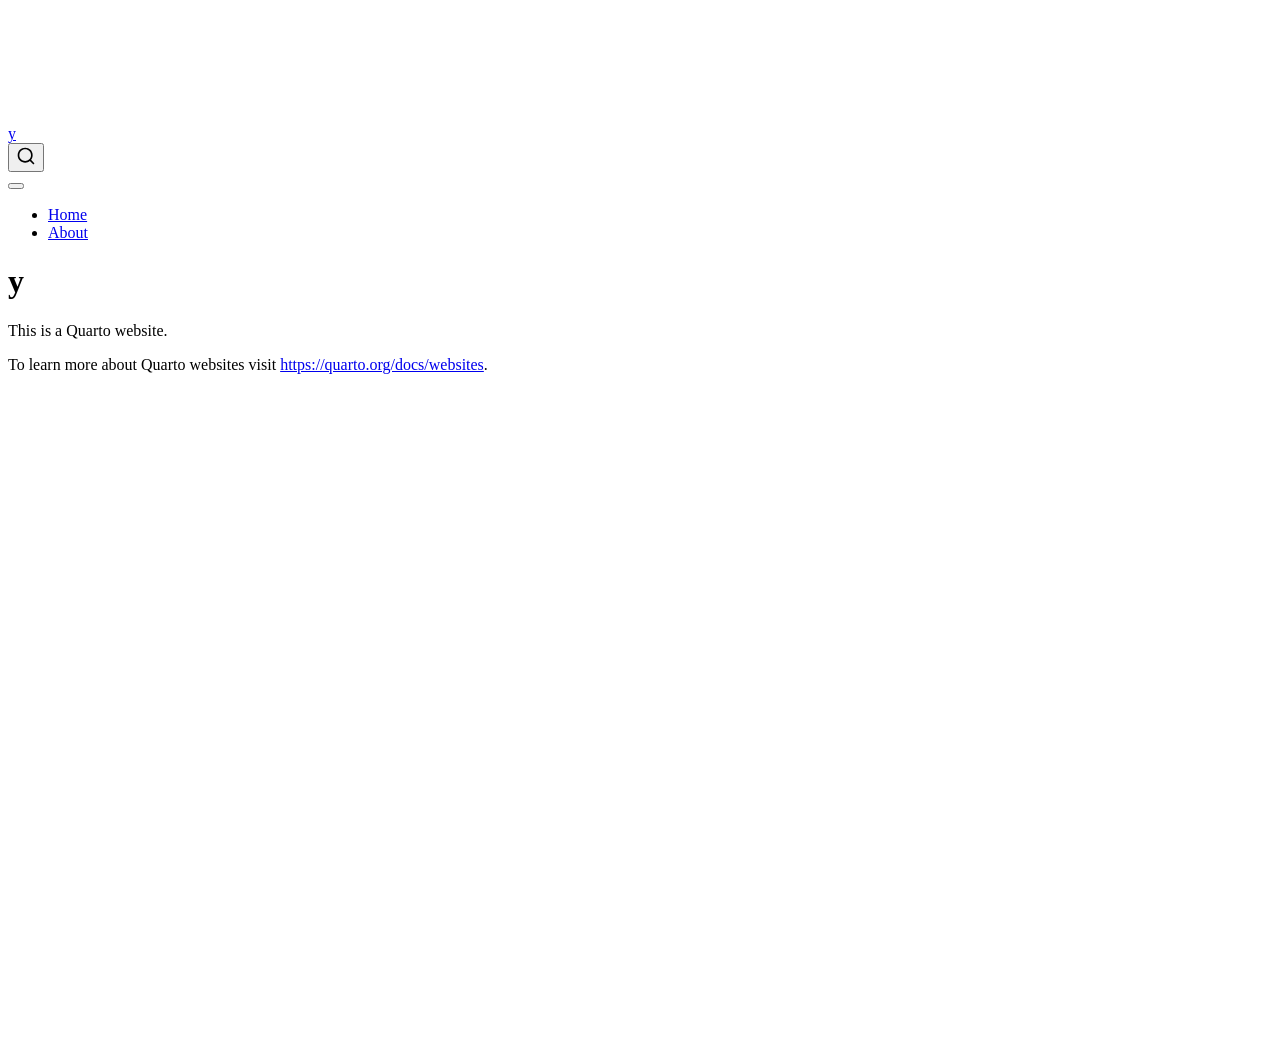
==== index.html @ e0665a71 "Built site for gh-pages" ====
<!DOCTYPE html>
<html xmlns="http://www.w3.org/1999/xhtml" lang="en" xml:lang="en"><head>

<meta charset="utf-8">
<meta name="generator" content="quarto-1.10.18">

<meta name="viewport" content="width=device-width, initial-scale=1.0, user-scalable=yes">


<title>y</title>
<style>
/* Default styles provided by pandoc.
** See https://pandoc.org/MANUAL.html#variables-for-html for config info.
*/
span.smallcaps{font-variant: small-caps;}
div.columns{display: flex; gap: 1.5em;}
div.column{flex: auto;}
@media screen {
div.columns{gap: min(4vw, 1.5em);}
div.column{overflow-x: auto;}
}
div.hanging-indent{margin-left: 1.5em; text-indent: -1.5em;}
ul.task-list{list-style: none;}
ul.task-list li input[type="checkbox"] {
  width: 0.8em;
  margin: 0 0.8em 0.2em -1em; /* quarto-specific, see https://github.com/quarto-dev/quarto-cli/issues/4556 */ 
  vertical-align: middle;
}
</style>


<script src="site_libs/quarto-nav/quarto-nav.js"></script>
<script src="site_libs/quarto-nav/headroom.min.js"></script>
<script src="site_libs/clipboard/clipboard.min.js"></script>
<script src="site_libs/quarto-search/autocomplete.umd.js"></script>
<script src="site_libs/quarto-search/fuse.min.js"></script>
<script src="site_libs/quarto-search/quarto-search.js"></script>
<meta name="quarto:offset" content="./">
<script src="site_libs/quarto-html/quarto.js" type="module"></script>
<script src="site_libs/quarto-html/tabsets/tabsets.js" type="module"></script>
<script src="site_libs/quarto-html/popper.min.js"></script>
<script src="site_libs/quarto-html/tippy.umd.min.js"></script>
<script src="site_libs/quarto-html/anchor.min.js"></script>
<link href="site_libs/quarto-html/tippy.css" rel="stylesheet">
<link href="site_libs/quarto-html/quarto-syntax-highlighting-64a204ab8560d761af7679ceaba22944.css" rel="stylesheet" id="quarto-text-highlighting-styles">
<script src="site_libs/bootstrap/bootstrap.min.js"></script>
<link href="site_libs/bootstrap/bootstrap-icons.css" rel="stylesheet">
<link href="site_libs/bootstrap/bootstrap-5453c8eb392fbb9e83e403fa6f01b86a.min.css" rel="stylesheet" append-hash="true" id="quarto-bootstrap" data-mode="light">
<script id="quarto-search-options" type="application/json">{
  "location": "navbar",
  "copy-button": false,
  "collapse-after": 3,
  "panel-placement": "end",
  "type": "overlay",
  "limit": 50,
  "keyboard-shortcut": [
    "f",
    "/",
    "s"
  ],
  "show-item-context": false,
  "language": {
    "search-no-results-text": "No results",
    "search-matching-documents-text": "matching documents",
    "search-copy-link-title": "Copy link to search",
    "search-hide-matches-text": "Hide additional matches",
    "search-more-match-text": "more match in this document",
    "search-more-matches-text": "more matches in this document",
    "search-clear-button-title": "Clear",
    "search-text-placeholder": "",
    "search-detached-cancel-button-title": "Cancel",
    "search-submit-button-title": "Submit",
    "search-label": "Search"
  }
}</script>


<link rel="stylesheet" href="styles.css">
</head>

<body class="nav-fixed quarto-light">

<div id="quarto-search-results"></div>
  <header id="quarto-header" class="headroom fixed-top">
    <nav class="navbar navbar-expand-lg " data-bs-theme="dark">
      <div class="navbar-container container-fluid">
      <div class="navbar-brand-container mx-auto">
    <a class="navbar-brand" href="./index.html">
    <span class="navbar-title">y</span>
    </a>
  </div>
            <div id="quarto-search" class="" title="Search"></div>
          <button class="navbar-toggler" type="button" data-bs-toggle="collapse" data-bs-target="#navbarCollapse" aria-controls="navbarCollapse" role="menu" aria-expanded="false" aria-label="Toggle navigation" onclick="if (window.quartoToggleHeadroom) { window.quartoToggleHeadroom(); }">
  <span class="navbar-toggler-icon"></span>
</button>
          <div class="collapse navbar-collapse" id="navbarCollapse">
            <ul class="navbar-nav navbar-nav-scroll me-auto">
  <li class="nav-item">
    <a class="nav-link active" href="./index.html" aria-current="page"> 
<span class="menu-text">Home</span></a>
  </li>  
  <li class="nav-item">
    <a class="nav-link" href="./about.html"> 
<span class="menu-text">About</span></a>
  </li>  
</ul>
          </div> <!-- /navcollapse -->
            <div class="quarto-navbar-tools">
</div>
      </div> <!-- /container-fluid -->
    </nav>
</header>
<!-- content -->
<div id="quarto-content" class="quarto-container page-columns page-rows-contents page-layout-article page-navbar">
<!-- sidebar -->
<!-- margin-sidebar -->
    <div id="quarto-margin-sidebar" class="sidebar margin-sidebar zindex-bottom">
        
    </div>
<!-- main -->
<main class="content" id="quarto-document-content">

<header id="title-block-header" class="quarto-title-block default">
<div class="quarto-title">
<h1 class="title">y</h1>
</div>



<div class="quarto-title-meta">

    
  
    
  </div>
  


</header>


<p>This is a Quarto website.</p>
<p>To learn more about Quarto websites visit <a href="https://quarto.org/docs/websites" class="uri">https://quarto.org/docs/websites</a>.</p>



</main> <!-- /main -->
<script id="quarto-html-after-body" type="application/javascript">
  window.document.addEventListener("DOMContentLoaded", function (event) {
    const icon = "";
    const anchorJS = new window.AnchorJS();
    anchorJS.options = {
      placement: 'right',
      icon: icon
    };
    anchorJS.add('.anchored');
    const isCodeAnnotation = (el) => {
      for (const clz of el.classList) {
        if (clz.startsWith('code-annotation-')) {                     
          return true;
        }
      }
      return false;
    }
    const onCopySuccess = function(e) {
      // button target
      const button = e.trigger;
      // don't keep focus
      button.blur();
      // flash "checked"
      button.classList.add('code-copy-button-checked');
      var currentTitle = button.getAttribute("title");
      button.setAttribute("title", "Copied!");
      let tooltip;
      if (window.bootstrap) {
        button.setAttribute("data-bs-toggle", "tooltip");
        button.setAttribute("data-bs-placement", "left");
        button.setAttribute("data-bs-title", "Copied!");
        tooltip = new bootstrap.Tooltip(button, 
          { trigger: "manual", 
            customClass: "code-copy-button-tooltip",
            offset: [0, -8]});
        tooltip.show();    
      }
      setTimeout(function() {
        if (tooltip) {
          tooltip.hide();
          button.removeAttribute("data-bs-title");
          button.removeAttribute("data-bs-toggle");
          button.removeAttribute("data-bs-placement");
        }
        button.setAttribute("title", currentTitle);
        button.classList.remove('code-copy-button-checked');
      }, 1000);
      // clear code selection
      e.clearSelection();
    }
    const getTextToCopy = function(trigger) {
      const outerScaffold = trigger.parentElement.cloneNode(true);
      const codeEl = outerScaffold.querySelector('code');
      for (const childEl of codeEl.children) {
        if (isCodeAnnotation(childEl)) {
          childEl.remove();
        }
      }
      return codeEl.innerText;
    }
    const clipboard = new window.ClipboardJS('.code-copy-button:not([data-in-quarto-modal])', {
      text: getTextToCopy
    });
    clipboard.on('success', onCopySuccess);
    if (window.document.getElementById('quarto-embedded-source-code-modal')) {
      const clipboardModal = new window.ClipboardJS('.code-copy-button[data-in-quarto-modal]', {
        text: getTextToCopy,
        container: window.document.getElementById('quarto-embedded-source-code-modal')
      });
      clipboardModal.on('success', onCopySuccess);
    }
      var localhostRegex = new RegExp(/^(?:http|https):\/\/localhost\:?[0-9]*\//);
      var mailtoRegex = new RegExp(/^mailto:/);
        var filterRegex = new RegExp('/' + window.location.host + '/');
      var isInternal = (href) => {
          return filterRegex.test(href) || localhostRegex.test(href) || mailtoRegex.test(href);
      }
      // Inspect non-navigation links and adorn them if external
     var links = window.document.querySelectorAll('a[href]:not(.nav-link):not(.navbar-brand):not(.toc-action):not(.sidebar-link):not(.sidebar-item-toggle):not(.pagination-link):not(.no-external):not([aria-hidden]):not(.dropdown-item):not(.quarto-navigation-tool):not(.about-link)');
      for (var i=0; i<links.length; i++) {
        const link = links[i];
        if (!isInternal(link.href)) {
          // undo the damage that might have been done by quarto-nav.js in the case of
          // links that we want to consider external
          if (link.dataset.originalHref !== undefined) {
            link.href = link.dataset.originalHref;
          }
        }
      }
    function tippyHover(el, contentFn, onTriggerFn, onUntriggerFn) {
      const config = {
        allowHTML: true,
        maxWidth: 500,
        delay: 100,
        arrow: false,
        appendTo: function(el) {
            return el.parentElement;
        },
        interactive: true,
        interactiveBorder: 10,
        theme: 'quarto',
        placement: 'bottom-start',
      };
      if (contentFn) {
        config.content = contentFn;
      }
      if (onTriggerFn) {
        config.onTrigger = onTriggerFn;
      }
      if (onUntriggerFn) {
        config.onUntrigger = onUntriggerFn;
      }
      window.tippy(el, config); 
    }
    const noterefs = window.document.querySelectorAll('a[role="doc-noteref"]');
    for (var i=0; i<noterefs.length; i++) {
      const ref = noterefs[i];
      tippyHover(ref, function() {
        // use id or data attribute instead here
        let href = ref.getAttribute('data-footnote-href') || ref.getAttribute('href');
        try { href = new URL(href).hash; } catch {}
        const id = href.replace(/^#\/?/, "");
        const note = window.document.getElementById(id);
        if (note) {
          return note.innerHTML;
        } else {
          return "";
        }
      });
    }
    const xrefs = window.document.querySelectorAll('a.quarto-xref');
    const processXRef = (id, note) => {
      // Strip column container classes
      const stripColumnClz = (el) => {
        el.classList.remove("page-full", "page-columns");
        if (el.children) {
          for (const child of el.children) {
            stripColumnClz(child);
          }
        }
      }
      stripColumnClz(note)
      if (id === null || id.startsWith('sec-')) {
        // Special case sections, only their first couple elements
        const container = document.createElement("div");
        if (note.children && note.children.length > 2) {
          container.appendChild(note.children[0].cloneNode(true));
          for (let i = 1; i < note.children.length; i++) {
            const child = note.children[i];
            if (child.tagName === "P" && child.innerText === "") {
              continue;
            } else {
              container.appendChild(child.cloneNode(true));
              break;
            }
          }
          if (window.Quarto?.typesetMath) {
            window.Quarto.typesetMath(container);
          }
          return container.innerHTML
        } else {
          if (window.Quarto?.typesetMath) {
            window.Quarto.typesetMath(note);
          }
          return note.innerHTML;
        }
      } else {
        // Remove any anchor links if they are present
        const anchorLink = note.querySelector('a.anchorjs-link');
        if (anchorLink) {
          anchorLink.remove();
        }
        if (window.Quarto?.typesetMath) {
          window.Quarto.typesetMath(note);
        }
        if (note.classList.contains("callout")) {
          return note.outerHTML;
        } else {
          return note.innerHTML;
        }
      }
    }
    for (var i=0; i<xrefs.length; i++) {
      const xref = xrefs[i];
      tippyHover(xref, undefined, function(instance) {
        instance.disable();
        let url = xref.getAttribute('href');
        let hash = undefined; 
        if (url.startsWith('#')) {
          hash = url;
        } else {
          try { hash = new URL(url).hash; } catch {}
        }
        if (hash) {
          const id = hash.replace(/^#\/?/, "");
          const note = window.document.getElementById(id);
          if (note !== null) {
            try {
              const html = processXRef(id, note.cloneNode(true));
              instance.setContent(html);
            } finally {
              instance.enable();
              instance.show();
            }
          } else {
            // See if we can fetch this
            fetch(url.split('#')[0])
            .then(res => res.text())
            .then(html => {
              const parser = new DOMParser();
              const htmlDoc = parser.parseFromString(html, "text/html");
              const note = htmlDoc.getElementById(id);
              if (note !== null) {
                const html = processXRef(id, note);
                instance.setContent(html);
              } 
            }).finally(() => {
              instance.enable();
              instance.show();
            });
          }
        } else {
          // See if we can fetch a full url (with no hash to target)
          // This is a special case and we should probably do some content thinning / targeting
          fetch(url)
          .then(res => res.text())
          .then(html => {
            const parser = new DOMParser();
            const htmlDoc = parser.parseFromString(html, "text/html");
            const note = htmlDoc.querySelector('main.content');
            if (note !== null) {
              // This should only happen for chapter cross references
              // (since there is no id in the URL)
              // remove the first header
              if (note.children.length > 0 && note.children[0].tagName === "HEADER") {
                note.children[0].remove();
              }
              const html = processXRef(null, note);
              instance.setContent(html);
            } 
          }).finally(() => {
            instance.enable();
            instance.show();
          });
        }
      }, function(instance) {
      });
    }
        let selectedAnnoteEl;
        const selectorForAnnotation = ( cell, annotation) => {
          let cellAttr = 'data-code-cell="' + cell + '"';
          let lineAttr = 'data-code-annotation="' +  annotation + '"';
          const selector = 'span[' + cellAttr + '][' + lineAttr + ']';
          return selector;
        }
        const selectCodeLines = (annoteEl) => {
          const doc = window.document;
          const targetCell = annoteEl.getAttribute("data-target-cell");
          const targetAnnotation = annoteEl.getAttribute("data-target-annotation");
          const annoteSpan = window.document.querySelector(selectorForAnnotation(targetCell, targetAnnotation));
          const lines = annoteSpan.getAttribute("data-code-lines").split(",");
          const lineIds = lines.map((line) => {
            return targetCell + "-" + line;
          })
          let top = null;
          let height = null;
          let parent = null;
          if (lineIds.length > 0) {
              //compute the position of the single el (top and bottom and make a div)
              const el = window.document.getElementById(lineIds[0]);
              top = el.offsetTop;
              height = el.offsetHeight;
              parent = el.parentElement.parentElement;
            if (lineIds.length > 1) {
              const lastEl = window.document.getElementById(lineIds[lineIds.length - 1]);
              const bottom = lastEl.offsetTop + lastEl.offsetHeight;
              height = bottom - top;
            }
            if (top !== null && height !== null && parent !== null) {
              // cook up a div (if necessary) and position it 
              let div = window.document.getElementById("code-annotation-line-highlight");
              if (div === null) {
                div = window.document.createElement("div");
                div.setAttribute("id", "code-annotation-line-highlight");
                div.style.position = 'absolute';
                parent.appendChild(div);
              }
              div.style.top = top - 2 + "px";
              div.style.height = height + 4 + "px";
              div.style.left = 0;
              let gutterDiv = window.document.getElementById("code-annotation-line-highlight-gutter");
              if (gutterDiv === null) {
                gutterDiv = window.document.createElement("div");
                gutterDiv.setAttribute("id", "code-annotation-line-highlight-gutter");
                gutterDiv.style.position = 'absolute';
                const codeCell = window.document.getElementById(targetCell);
                const gutter = codeCell.querySelector('.code-annotation-gutter');
                gutter.appendChild(gutterDiv);
              }
              gutterDiv.style.top = top - 2 + "px";
              gutterDiv.style.height = height + 4 + "px";
            }
            selectedAnnoteEl = annoteEl;
          }
        };
        const unselectCodeLines = () => {
          const elementsIds = ["code-annotation-line-highlight", "code-annotation-line-highlight-gutter"];
          elementsIds.forEach((elId) => {
            const div = window.document.getElementById(elId);
            if (div) {
              div.remove();
            }
          });
          selectedAnnoteEl = undefined;
        };
          // Handle positioning of the toggle
      window.addEventListener(
        "resize",
        throttle(() => {
          elRect = undefined;
          if (selectedAnnoteEl) {
            selectCodeLines(selectedAnnoteEl);
          }
        }, 10)
      );
      function throttle(fn, ms) {
      let throttle = false;
      let timer;
        return (...args) => {
          if(!throttle) { // first call gets through
              fn.apply(this, args);
              throttle = true;
          } else { // all the others get throttled
              if(timer) clearTimeout(timer); // cancel #2
              timer = setTimeout(() => {
                fn.apply(this, args);
                timer = throttle = false;
              }, ms);
          }
        };
      }
        // Attach click handler to the DT
        const annoteDls = window.document.querySelectorAll('dt[data-target-cell]');
        for (const annoteDlNode of annoteDls) {
          annoteDlNode.addEventListener('click', (event) => {
            const clickedEl = event.target;
            if (clickedEl !== selectedAnnoteEl) {
              unselectCodeLines();
              const activeEl = window.document.querySelector('dt[data-target-cell].code-annotation-active');
              if (activeEl) {
                activeEl.classList.remove('code-annotation-active');
              }
              selectCodeLines(clickedEl);
              clickedEl.classList.add('code-annotation-active');
            } else {
              // Unselect the line
              unselectCodeLines();
              clickedEl.classList.remove('code-annotation-active');
            }
          });
        }
    const findCites = (el) => {
      const parentEl = el.parentElement;
      if (parentEl) {
        const cites = parentEl.dataset.cites;
        if (cites) {
          return {
            el,
            cites: cites.split(' ')
          };
        } else {
          return findCites(el.parentElement)
        }
      } else {
        return undefined;
      }
    };
    var bibliorefs = window.document.querySelectorAll('a[role="doc-biblioref"]');
    for (var i=0; i<bibliorefs.length; i++) {
      const ref = bibliorefs[i];
      const citeInfo = findCites(ref);
      if (citeInfo) {
        tippyHover(citeInfo.el, function() {
          var popup = window.document.createElement('div');
          citeInfo.cites.forEach(function(cite) {
            var citeDiv = window.document.createElement('div');
            citeDiv.classList.add('hanging-indent');
            citeDiv.classList.add('csl-entry');
            var biblioDiv = window.document.getElementById('ref-' + cite);
            if (biblioDiv) {
              citeDiv.innerHTML = biblioDiv.innerHTML;
            }
            popup.appendChild(citeDiv);
          });
          return popup.innerHTML;
        });
      }
    }
  });
  </script>
</div> <!-- /content -->




</body></html>
---- site_libs/quarto-html/tippy.css ----
.tippy-box[data-animation=fade][data-state=hidden]{opacity:0}[data-tippy-root]{max-width:calc(100vw - 10px)}.tippy-box{position:relative;background-color:#333;color:#fff;border-radius:4px;font-size:14px;line-height:1.4;white-space:normal;outline:0;transition-property:transform,visibility,opacity}.tippy-box[data-placement^=top]>.tippy-arrow{bottom:0}.tippy-box[data-placement^=top]>.tippy-arrow:before{bottom:-7px;left:0;border-width:8px 8px 0;border-top-color:initial;transform-origin:center top}.tippy-box[data-placement^=bottom]>.tippy-arrow{top:0}.tippy-box[data-placement^=bottom]>.tippy-arrow:before{top:-7px;left:0;border-width:0 8px 8px;border-bottom-color:initial;transform-origin:center bottom}.tippy-box[data-placement^=left]>.tippy-arrow{right:0}.tippy-box[data-placement^=left]>.tippy-arrow:before{border-width:8px 0 8px 8px;border-left-color:initial;right:-7px;transform-origin:center left}.tippy-box[data-placement^=right]>.tippy-arrow{left:0}.tippy-box[data-placement^=right]>.tippy-arrow:before{left:-7px;border-width:8px 8px 8px 0;border-right-color:initial;transform-origin:center right}.tippy-box[data-inertia][data-state=visible]{transition-timing-function:cubic-bezier(.54,1.5,.38,1.11)}.tippy-arrow{width:16px;height:16px;color:#333}.tippy-arrow:before{content:"";position:absolute;border-color:transparent;border-style:solid}.tippy-content{position:relative;padding:5px 9px;z-index:1}
---- site_libs/quarto-html/quarto-syntax-highlighting-64a204ab8560d761af7679ceaba22944.css ----
/* quarto syntax highlight colors */
:root {
  --quarto-hl-ot-color: #003B4F;
  --quarto-hl-at-color: #657422;
  --quarto-hl-ss-color: #20794D;
  --quarto-hl-an-color: #5E5E5E;
  --quarto-hl-fu-color: #4758AB;
  --quarto-hl-st-color: #20794D;
  --quarto-hl-cf-color: #003B4F;
  --quarto-hl-op-color: #5E5E5E;
  --quarto-hl-er-color: #AD0000;
  --quarto-hl-bn-color: #AD0000;
  --quarto-hl-al-color: #AD0000;
  --quarto-hl-va-color: #111111;
  --quarto-hl-bu-color: inherit;
  --quarto-hl-ex-color: inherit;
  --quarto-hl-pp-color: #AD0000;
  --quarto-hl-in-color: #5E5E5E;
  --quarto-hl-vs-color: #20794D;
  --quarto-hl-wa-color: #5E5E5E;
  --quarto-hl-do-color: #5E5E5E;
  --quarto-hl-im-color: #00769E;
  --quarto-hl-ch-color: #20794D;
  --quarto-hl-dt-color: #AD0000;
  --quarto-hl-fl-color: #AD0000;
  --quarto-hl-co-color: #5E5E5E;
  --quarto-hl-cv-color: #5E5E5E;
  --quarto-hl-cn-color: #8f5902;
  --quarto-hl-sc-color: #5E5E5E;
  --quarto-hl-dv-color: #AD0000;
  --quarto-hl-kw-color: #003B4F;
}

/* other quarto variables */
:root {
  --quarto-font-monospace: SFMono-Regular, Menlo, Monaco, Consolas, "Liberation Mono", "Courier New", monospace;
}

/* syntax highlight based on Pandoc's rules */
pre > code.sourceCode > span {
  color: #003B4F;
}

code.sourceCode > span {
  color: #003B4F;
}

div.sourceCode,
div.sourceCode pre.sourceCode {
  color: #003B4F;
}

/* Normal */
code span {
  color: #003B4F;
}

/* Alert */
code span.al {
  color: #AD0000;
  font-style: inherit;
}

/* Annotation */
code span.an {
  color: #5E5E5E;
  font-style: inherit;
}

/* Attribute */
code span.at {
  color: #657422;
  font-style: inherit;
}

/* BaseN */
code span.bn {
  color: #AD0000;
  font-style: inherit;
}

/* BuiltIn */
code span.bu {
  font-style: inherit;
}

/* ControlFlow */
code span.cf {
  color: #003B4F;
  font-weight: bold;
  font-style: inherit;
}

/* Char */
code span.ch {
  color: #20794D;
  font-style: inherit;
}

/* Constant */
code span.cn {
  color: #8f5902;
  font-style: inherit;
}

/* Comment */
code span.co {
  color: #5E5E5E;
  font-style: inherit;
}

/* CommentVar */
code span.cv {
  color: #5E5E5E;
  font-style: italic;
}

/* Documentation */
code span.do {
  color: #5E5E5E;
  font-style: italic;
}

/* DataType */
code span.dt {
  color: #AD0000;
  font-style: inherit;
}

/* DecVal */
code span.dv {
  color: #AD0000;
  font-style: inherit;
}

/* Error */
code span.er {
  color: #AD0000;
  font-style: inherit;
}

/* Extension */
code span.ex {
  font-style: inherit;
}

/* Float */
code span.fl {
  color: #AD0000;
  font-style: inherit;
}

/* Function */
code span.fu {
  color: #4758AB;
  font-style: inherit;
}

/* Import */
code span.im {
  color: #00769E;
  font-style: inherit;
}

/* Information */
code span.in {
  color: #5E5E5E;
  font-style: inherit;
}

/* Keyword */
code span.kw {
  color: #003B4F;
  font-weight: bold;
  font-style: inherit;
}

/* Operator */
code span.op {
  color: #5E5E5E;
  font-style: inherit;
}

/* Other */
code span.ot {
  color: #003B4F;
  font-style: inherit;
}

/* Preprocessor */
code span.pp {
  color: #AD0000;
  font-style: inherit;
}

/* SpecialChar */
code span.sc {
  color: #5E5E5E;
  font-style: inherit;
}

/* SpecialString */
code span.ss {
  color: #20794D;
  font-style: inherit;
}

/* String */
code span.st {
  color: #20794D;
  font-style: inherit;
}

/* Variable */
code span.va {
  color: #111111;
  font-style: inherit;
}

/* VerbatimString */
code span.vs {
  color: #20794D;
  font-style: inherit;
}

/* Warning */
code span.wa {
  color: #5E5E5E;
  font-style: italic;
}

.prevent-inlining {
  content: "</";
}

/*# sourceMappingURL=9d8d5bb603a83b8298b89080a598c93b.css.map */
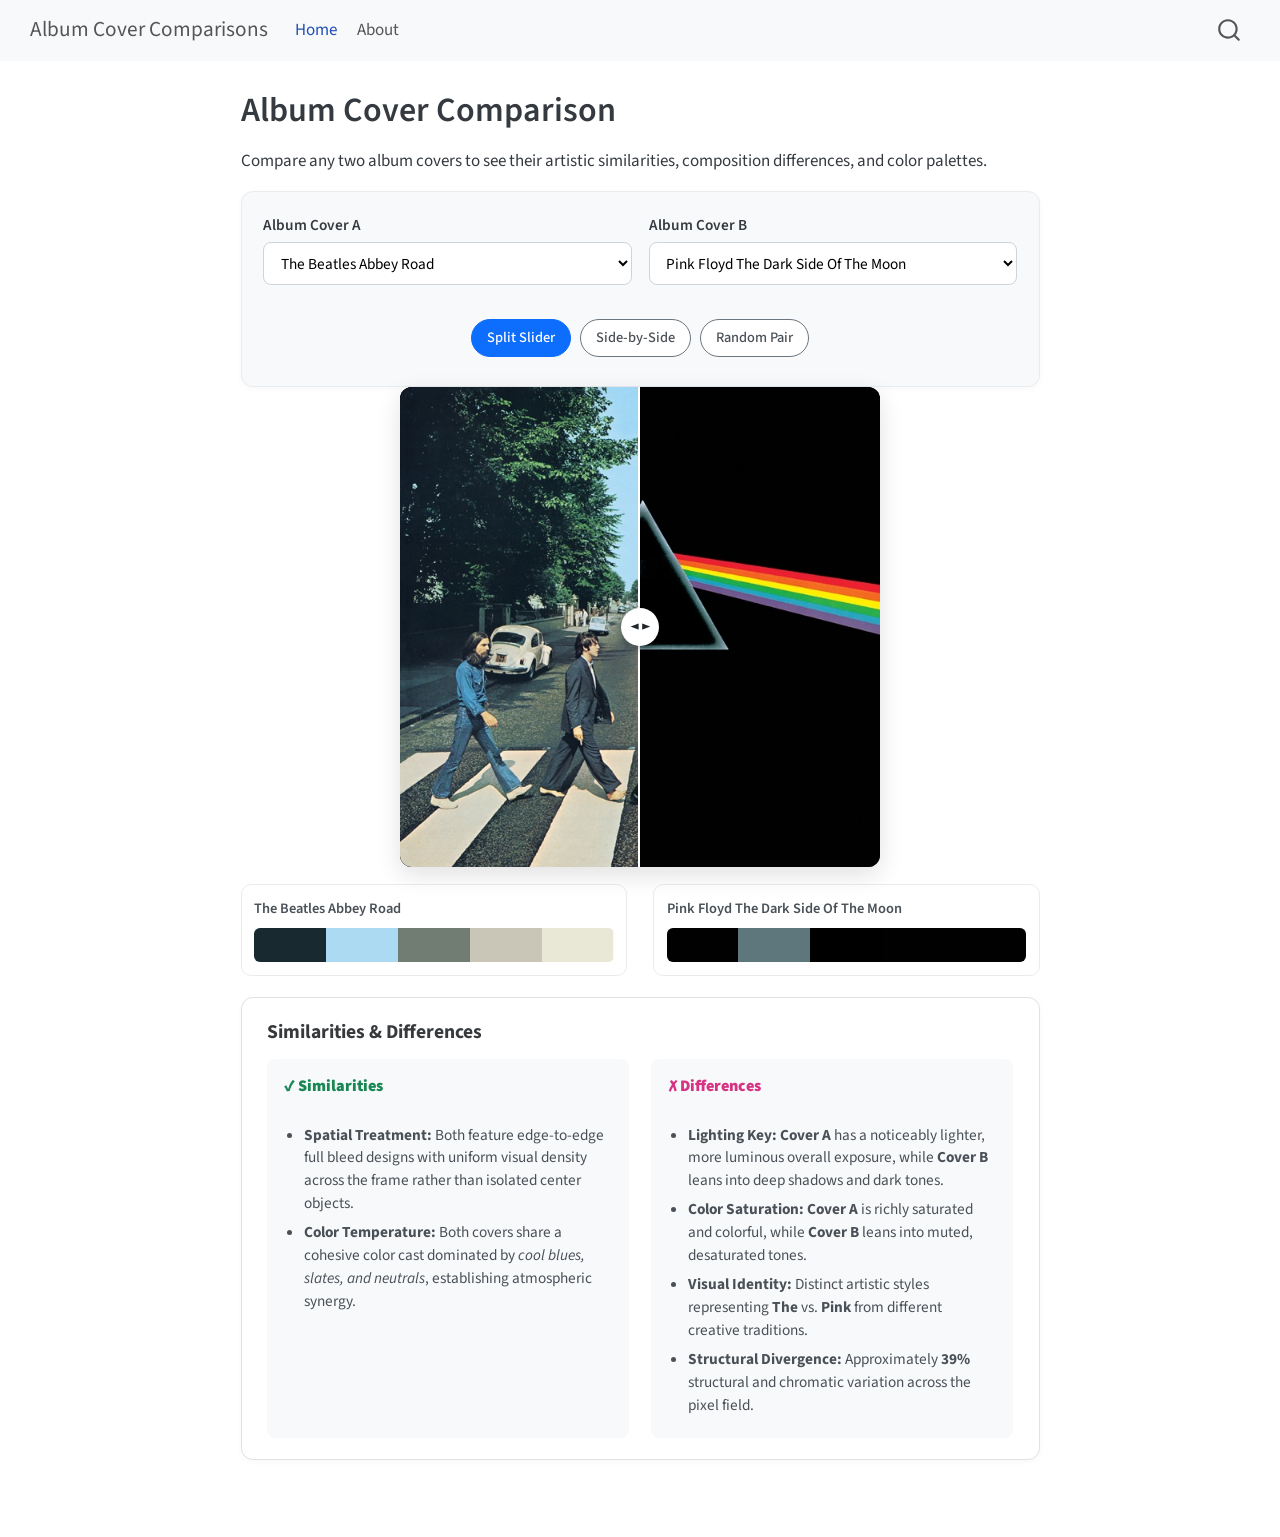
==== commit 4632f61b: "Built site for gh-pages" ====
--- a/index.html
+++ b/index.html
@@ -7,7 +7,7 @@
 <meta name="viewport" content="width=device-width, initial-scale=1.0, user-scalable=yes">
 
 
-<title>y</title>
+<title>Album Cover Comparison – Album Cover Comparisons</title>
 <style>
 /* Default styles provided by pandoc.
 ** See https://pandoc.org/MANUAL.html#variables-for-html for config info.
@@ -45,7 +45,7 @@
 <link href="site_libs/quarto-html/quarto-syntax-highlighting-64a204ab8560d761af7679ceaba22944.css" rel="stylesheet" id="quarto-text-highlighting-styles">
 <script src="site_libs/bootstrap/bootstrap.min.js"></script>
 <link href="site_libs/bootstrap/bootstrap-icons.css" rel="stylesheet">
-<link href="site_libs/bootstrap/bootstrap-5453c8eb392fbb9e83e403fa6f01b86a.min.css" rel="stylesheet" append-hash="true" id="quarto-bootstrap" data-mode="light">
+<link href="site_libs/bootstrap/bootstrap-3eaf8885052e939fbbbe2bfb513fc417.min.css" rel="stylesheet" append-hash="true" id="quarto-bootstrap" data-mode="light">
 <script id="quarto-search-options" type="application/json">{
   "location": "navbar",
   "copy-button": false,
@@ -78,7 +78,7 @@
 <link rel="stylesheet" href="styles.css">
 </head>
 
-<body class="nav-fixed quarto-light">
+<body class="nav-fixed fullcontent quarto-light">
 
 <div id="quarto-search-results"></div>
   <header id="quarto-header" class="headroom fixed-top">
@@ -86,7 +86,7 @@
       <div class="navbar-container container-fluid">
       <div class="navbar-brand-container mx-auto">
     <a class="navbar-brand" href="./index.html">
-    <span class="navbar-title">y</span>
+    <span class="navbar-title">Album Cover Comparisons</span>
     </a>
   </div>
             <div id="quarto-search" class="" title="Search"></div>
@@ -114,15 +114,13 @@
 <div id="quarto-content" class="quarto-container page-columns page-rows-contents page-layout-article page-navbar">
 <!-- sidebar -->
 <!-- margin-sidebar -->
-    <div id="quarto-margin-sidebar" class="sidebar margin-sidebar zindex-bottom">
-        
-    </div>
+    
 <!-- main -->
 <main class="content" id="quarto-document-content">
 
 <header id="title-block-header" class="quarto-title-block default">
 <div class="quarto-title">
-<h1 class="title">y</h1>
+<h1 class="title">Album Cover Comparison</h1>
 </div>
 
 
@@ -139,8 +137,441 @@
 </header>
 
 
-<p>This is a Quarto website.</p>
-<p>To learn more about Quarto websites visit <a href="https://quarto.org/docs/websites" class="uri">https://quarto.org/docs/websites</a>.</p>
+<p>Compare any two album covers to see their artistic similarities, composition differences, and color palettes.</p>
+<div class="controls-card">
+<div class="selector-grid">
+<div class="select-group">
+<p><label for="selectA">Album Cover A</label> <select id="selectA" class="album-select"> <option value="elton_john_17_11_70.jpg">Elton John 17 11 70</option> <option value="elton_john_21_at_33.jpg">Elton John 21 At 33</option> <option value="elton_john_a_single_man.jpg">Elton John A Single Man</option> <option value="elton_john_aida_1999_concept_album.jpg">Elton John Aida 1999 Concept Album</option> <option value="elton_john_apple_music_festival_london_2016.jpg">Elton John Apple Music Festival London 2016</option> <option value="elton_john_billy_elliot_the_musical_original_cast_recording.jpg">Elton John Billy Elliot The Musical Original Cast Recording</option> <option value="elton_john_blue_moves.jpg">Elton John Blue Moves</option> <option value="elton_john_breaking_hearts.jpg">Elton John Breaking Hearts</option> <option value="elton_john_captain_fantastic_and_the_brown_dirt_cowboy.jpg">Elton John Captain Fantastic And The Brown Dirt Cowboy</option> <option value="elton_john_caribou.jpg">Elton John Caribou</option> <option value="elton_john_diamonds.jpg">Elton John Diamonds</option> <option value="elton_john_dont_shoot_me_im_only_the_piano_player.jpg">Elton John Dont Shoot Me Im Only The Piano Player</option> <option value="elton_john_duets.jpg">Elton John Duets</option> <option value="elton_john_electricity.jpg">Elton John Electricity</option> <option value="elton_john_elton_60_live_at_madison_square_garden.jpg">Elton John Elton 60 Live At Madison Square Garden</option> <option value="elton_john_elton_john_and_tim_rices_aida.jpg">Elton John Elton John And Tim Rices Aida</option> <option value="elton_john_elton_john_one_night_only_the_greatest_hits.jpg">Elton John Elton John One Night Only The Greatest Hits</option> <option value="elton_john_elton_john.jpg">Elton John Elton John</option> <option value="elton_john_empty_sky.jpg">Elton John Empty Sky</option> <option value="elton_john_gnomeo_and_juliet.jpg">Elton John Gnomeo And Juliet</option> <option value="elton_john_good_morning_to_the_night.jpg">Elton John Good Morning To The Night</option> <option value="elton_john_goodbye_yellow_brick_road.jpg">Elton John Goodbye Yellow Brick Road</option> <option value="elton_john_here_and_there.jpg">Elton John Here And There</option> <option value="elton_john_honky_ch_teau.jpg">Elton John Honky Ch Teau</option> <option value="elton_john_ice_on_fire.jpg">Elton John Ice On Fire</option> <option value="elton_john_itunes_festival_london_2013_ep.jpg">Elton John Itunes Festival London 2013 Ep</option> <option value="elton_john_jewel_box.jpg">Elton John Jewel Box</option> <option value="elton_john_jump_up.jpg">Elton John Jump Up</option> <option value="elton_john_leather_jackets.jpg">Elton John Leather Jackets</option> <option value="elton_john_live_from_moscow_1979.jpg">Elton John Live From Moscow 1979</option> <option value="elton_john_live_from_the_rainbow_theatre_with_ray_cooper.jpg">Elton John Live From The Rainbow Theatre With Ray Cooper</option> <option value="elton_john_live_in_australia.jpg">Elton John Live In Australia</option> <option value="elton_john_love_songs.jpg">Elton John Love Songs</option> <option value="elton_john_made_in_england.jpg">Elton John Made In England</option> <option value="elton_john_madman_across_the_water.jpg">Elton John Madman Across The Water</option> <option value="elton_john_never_too_late_soundtrack_to_the_disney_documentary.jpg">Elton John Never Too Late Soundtrack To The Disney Documentary</option> <option value="elton_john_never_too_late_the_deeper_cuts.jpg">Elton John Never Too Late The Deeper Cuts</option> <option value="elton_john_pavarotti_and_friends_for_war_child.jpg">Elton John Pavarotti And Friends For War Child</option> <option value="elton_john_peachtree_road.jpg">Elton John Peachtree Road</option> <option value="elton_john_radio_heart_feat_gary_numan_elton_john_and_ray_cooper.jpg">Elton John Radio Heart Feat Gary Numan Elton John And Ray Cooper</option> <option value="elton_john_rare_masters.jpg">Elton John Rare Masters</option> <option value="elton_john_reg_strikes_back.jpg">Elton John Reg Strikes Back</option> <option value="elton_john_regimental_sgt_zippo_previously_unreleased_1968_recordings.jpg">Elton John Regimental Sgt Zippo Previously Unreleased 1968 Recordings</option> <option value="elton_john_rock_of_the_westies.jpg">Elton John Rock Of The Westies</option> <option value="elton_john_rocketman_music_from_the_motion_picture.jpg">Elton John Rocketman Music From The Motion Picture</option> <option value="elton_john_running_back_to_you_feat_elton_john.jpg">Elton John Running Back To You Feat Elton John</option> <option value="elton_john_sleeping_with_the_past.jpg">Elton John Sleeping With The Past</option> <option value="elton_john_songs_from_the_west_coast.jpg">Elton John Songs From The West Coast</option> <option value="elton_john_step_into_christmas_ep.jpg">Elton John Step Into Christmas Ep</option> <option value="elton_john_step_into_christmas.jpg">Elton John Step Into Christmas</option> <option value="elton_john_symmetry_of_two_hearts_feat_elton_john_ep.jpg">Elton John Symmetry Of Two Hearts Feat Elton John Ep</option> <option value="elton_john_the_big_picture.jpg">Elton John The Big Picture</option> <option value="elton_john_the_captain_and_the_kid.jpg">Elton John The Captain And The Kid</option> <option value="elton_john_the_complete_thom_bell_sessions.jpg">Elton John The Complete Thom Bell Sessions</option> <option value="elton_john_the_devil_wears_prada_a_new_musical.jpg">Elton John The Devil Wears Prada A New Musical</option> <option value="elton_john_the_diving_board.jpg">Elton John The Diving Board</option> <option value="elton_john_the_fox.jpg">Elton John The Fox</option> <option value="elton_john_the_lion_king_original_1997_broadway_cast_recording.jpg">Elton John The Lion King Original 1997 Broadway Cast Recording</option> <option value="elton_john_the_lion_king_walt_disney_records_the_legacy_collection.jpg">Elton John The Lion King Walt Disney Records The Legacy Collection</option> <option value="elton_john_the_lion_king.jpg">Elton John The Lion King</option> <option value="elton_john_the_lockdown_sessions.jpg">Elton John The Lockdown Sessions</option> <option value="elton_john_the_muse_in_goddess_we_trust.jpg">Elton John The Muse In Goddess We Trust</option> <option value="elton_john_the_one.jpg">Elton John The One</option> <option value="elton_john_the_road_to_el_dorado.jpg">Elton John The Road To El Dorado</option> <option value="elton_john_the_union.jpg">Elton John The Union</option> <option value="elton_john_to_be_continued_box_set.jpg">Elton John To Be Continued Box Set</option> <option value="elton_john_too_low_for_zero.jpg">Elton John Too Low For Zero</option> <option value="elton_john_tumbleweed_connection.jpg">Elton John Tumbleweed Connection</option> <option value="elton_john_victim_of_love.jpg">Elton John Victim Of Love</option> <option value="elton_john_who_believes_in_angels.jpg">Elton John Who Believes In Angels</option> <option value="elton_john_wonderful_crazy_night.jpg">Elton John Wonderful Crazy Night</option> <option value="eminem_curtain_call_2.jpg">Eminem Curtain Call 2</option> <option value="eminem_curtain_call_the_hits.jpg">Eminem Curtain Call The Hits</option> <option value="eminem_d12_world.jpg">Eminem D12 World</option> <option value="eminem_devils_night.jpg">Eminem Devils Night</option> <option value="eminem_eminem_presents_the_re_up.jpg">Eminem Eminem Presents The Re Up</option> <option value="eminem_encore.jpg">Eminem Encore</option> <option value="eminem_hell_the_sequel.jpg">Eminem Hell The Sequel</option> <option value="eminem_just_dont_give_a_f_k_ep.jpg">Eminem Just Dont Give A F K Ep</option> <option value="eminem_kamikaze.jpg">Eminem Kamikaze</option> <option value="eminem_music_to_be_murdered_by_side_b.jpg">Eminem Music To Be Murdered By Side B</option> <option value="eminem_music_to_be_murdered_by.jpg">Eminem Music To Be Murdered By</option> <option value="eminem_recovery.jpg">Eminem Recovery</option> <option value="eminem_relapse_refill.jpg">Eminem Relapse Refill</option> <option value="eminem_relapse.jpg">Eminem Relapse</option> <option value="eminem_revival.jpg">Eminem Revival</option> <option value="eminem_southpaw_music_from_and_inspired_by_the_motion_picture.jpg">Eminem Southpaw Music From And Inspired By The Motion Picture</option> <option value="eminem_stans.jpg">Eminem Stans</option> <option value="eminem_the_death_of_slim_shady_coup_de_gr_ce_expanded_mourner_s_edition.jpg">Eminem The Death Of Slim Shady Coup De Gr Ce Expanded Mourner S Edition</option> <option value="eminem_the_death_of_slim_shady_coup_de_gr_ce.jpg">Eminem The Death Of Slim Shady Coup De Gr Ce</option> <option value="eminem_the_eminem_show.jpg">Eminem The Eminem Show</option> <option value="eminem_the_marshall_mathers_lp.jpg">Eminem The Marshall Mathers Lp</option> <option value="eminem_the_marshall_mathers_lp2.jpg">Eminem The Marshall Mathers Lp2</option> <option value="eminem_the_slim_shady_lp.jpg">Eminem The Slim Shady Lp</option> <option value="led_zeppelin_an_introduction_to_led_zeppelin.jpg">Led Zeppelin An Introduction To Led Zeppelin</option> <option value="led_zeppelin_celebration_day.jpg">Led Zeppelin Celebration Day</option> <option value="led_zeppelin_coda.jpg">Led Zeppelin Coda</option> <option value="led_zeppelin_houses_of_the_holy.jpg">Led Zeppelin Houses Of The Holy</option> <option value="led_zeppelin_how_the_west_was_won.jpg">Led Zeppelin How The West Was Won</option> <option value="led_zeppelin_in_through_the_out_door.jpg">Led Zeppelin In Through The Out Door</option> <option value="led_zeppelin_led_zeppelin_ii.jpg">Led Zeppelin Led Zeppelin Ii</option> <option value="led_zeppelin_led_zeppelin_iii.jpg">Led Zeppelin Led Zeppelin Iii</option> <option value="led_zeppelin_led_zeppelin_iv.jpg">Led Zeppelin Led Zeppelin Iv</option> <option value="led_zeppelin_led_zeppelin_x_led_zeppelin.jpg">Led Zeppelin Led Zeppelin X Led Zeppelin</option> <option value="led_zeppelin_led_zeppelin.jpg">Led Zeppelin Led Zeppelin</option> <option value="led_zeppelin_mothership.jpg">Led Zeppelin Mothership</option> <option value="led_zeppelin_physical_graffiti.jpg">Led Zeppelin Physical Graffiti</option> <option value="led_zeppelin_presence.jpg">Led Zeppelin Presence</option> <option value="led_zeppelin_the_complete_bbc_sessions.jpg">Led Zeppelin The Complete Bbc Sessions</option> <option value="led_zeppelin_the_complete_studio_albums.jpg">Led Zeppelin The Complete Studio Albums</option> <option value="led_zeppelin_the_song_remains_the_same.jpg">Led Zeppelin The Song Remains The Same</option> <option value="madonna_4_minutes_feat_justin_timberlake_and_timbaland_single.jpg">Madonna 4 Minutes Feat Justin Timberlake And Timbaland Single</option> <option value="madonna_american_life_die_another_day_ep.jpg">Madonna American Life Die Another Day Ep</option> <option value="madonna_american_life.jpg">Madonna American Life</option> <option value="madonna_american_pie_single.jpg">Madonna American Pie Single</option> <option value="madonna_austin_powers_the_spy_who_shagged_me_music_from_the_motion_picture.jpg">Madonna Austin Powers The Spy Who Shagged Me Music From The Motion Picture</option> <option value="madonna_bad_girl_fever.jpg">Madonna Bad Girl Fever</option> <option value="madonna_beautiful_stranger_ep.jpg">Madonna Beautiful Stranger Ep</option> <option value="madonna_bedtime_stories_the_untold_chapter.jpg">Madonna Bedtime Stories The Untold Chapter</option> <option value="madonna_bedtime_stories.jpg">Madonna Bedtime Stories</option> <option value="madonna_bedtime_story_ep.jpg">Madonna Bedtime Story Ep</option> <option value="madonna_bitch_im_madonna_feat_nicki_minaj_single.jpg">Madonna Bitch Im Madonna Feat Nicki Minaj Single</option> <option value="madonna_burning_up_physical_attraction_ep.jpg">Madonna Burning Up Physical Attraction Ep</option> <option value="madonna_bye_bye_baby_ep.jpg">Madonna Bye Bye Baby Ep</option> <option value="madonna_celebration_single.jpg">Madonna Celebration Single</option> <option value="madonna_celebration.jpg">Madonna Celebration</option> <option value="madonna_confessions_ii_afterhours_edition.jpg">Madonna Confessions Ii Afterhours Edition</option> <option value="madonna_confessions_ii_grindr_edition.jpg">Madonna Confessions Ii Grindr Edition</option> <option value="madonna_confessions_ii_icon_edition.jpg">Madonna Confessions Ii Icon Edition</option> <option value="madonna_confessions_ii_instrumentals.jpg">Madonna Confessions Ii Instrumentals</option> <option value="madonna_confessions_ii_the_film_edition.jpg">Madonna Confessions Ii The Film Edition</option> <option value="madonna_confessions_ii.jpg">Madonna Confessions Ii</option> <option value="madonna_confessions_on_a_dance_floor.jpg">Madonna Confessions On A Dance Floor</option> <option value="madonna_crave.jpg">Madonna Crave</option> <option value="madonna_deeper_and_deeper_single.jpg">Madonna Deeper And Deeper Single</option> <option value="madonna_dont_cry_for_me_argentina_ep.jpg">Madonna Dont Cry For Me Argentina Ep</option> <option value="madonna_dont_tell_me_ep.jpg">Madonna Dont Tell Me Ep</option> <option value="madonna_drowned_world_substitute_for_love_single.jpg">Madonna Drowned World Substitute For Love Single</option> <option value="madonna_erotica_ep.jpg">Madonna Erotica Ep</option> <option value="madonna_erotica.jpg">Madonna Erotica</option> <option value="madonna_evita.jpg">Madonna Evita</option> <option value="madonna_express_yourself_ep.jpg">Madonna Express Yourself Ep</option> <option value="madonna_finally_enough_love_50_number_ones.jpg">Madonna Finally Enough Love 50 Number Ones</option> <option value="madonna_finally_enough_love.jpg">Madonna Finally Enough Love</option> <option value="madonna_frozen_ep.jpg">Madonna Frozen Ep</option> <option value="madonna_get_together_ep.jpg">Madonna Get Together Ep</option> <option value="madonna_ghosttown.jpg">Madonna Ghosttown</option> <option value="madonna_ghv2.jpg">Madonna Ghv2</option> <option value="madonna_girl_gone_wild.jpg">Madonna Girl Gone Wild</option> <option value="madonna_give_it_2_me.jpg">Madonna Give It 2 Me</option> <option value="madonna_give_me_all_your_luvin_feat_nicki_minaj_and_m_i_a_single.jpg">Madonna Give Me All Your Luvin Feat Nicki Minaj And M I A Single</option> <option value="madonna_hard_candy.jpg">Madonna Hard Candy</option> <option value="madonna_hollywood_ep.jpg">Madonna Hollywood Ep</option> <option value="madonna_human_nature.jpg">Madonna Human Nature</option> <option value="madonna_hung_up_single.jpg">Madonna Hung Up Single</option> <option value="madonna_i_dont_search_i_find.jpg">Madonna I Dont Search I Find</option> <option value="madonna_i_rise.jpg">Madonna I Rise</option> <option value="madonna_ill_remember_single.jpg">Madonna Ill Remember Single</option> <option value="madonna_im_breathless_music_from_and_inspired_by_the_film_dick_tracy.jpg">Madonna Im Breathless Music From And Inspired By The Film Dick Tracy</option> <option value="madonna_into_the_groove_single.jpg">Madonna Into The Groove Single</option> <option value="madonna_jump_single.jpg">Madonna Jump Single</option> <option value="madonna_justify_my_love_single.jpg">Madonna Justify My Love Single</option> <option value="madonna_keep_it_together_single.jpg">Madonna Keep It Together Single</option> <option value="madonna_like_a_prayer_ep.jpg">Madonna Like A Prayer Ep</option> <option value="madonna_like_a_prayer.jpg">Madonna Like A Prayer</option> <option value="madonna_like_a_virgin.jpg">Madonna Like A Virgin</option> <option value="madonna_living_for_love_single.jpg">Madonna Living For Love Single</option> <option value="madonna_love_dont_live_here_anymore_ep.jpg">Madonna Love Dont Live Here Anymore Ep</option> <option value="madonna_love_profusion_ep.jpg">Madonna Love Profusion Ep</option> <option value="madonna_madame_x_music_from_the_theater_xperience.jpg">Madonna Madame X Music From The Theater Xperience</option> <option value="madonna_madame_x.jpg">Madonna Madame X</option> <option value="madonna_madonna.jpg">Madonna Madonna</option> <option value="madonna_mdna_world_tour.jpg">Madonna Mdna World Tour</option> <option value="madonna_mdna.jpg">Madonna Mdna</option> <option value="madonna_medell_n.jpg">Madonna Medell N</option> <option value="madonna_miles_away.jpg">Madonna Miles Away</option> <option value="madonna_music.jpg">Madonna Music</option> <option value="madonna_nothing_fails_ep.jpg">Madonna Nothing Fails Ep</option> <option value="madonna_nothing_really_matters_ep.jpg">Madonna Nothing Really Matters Ep</option> <option value="madonna_popular_feat_playboi_carti_single.jpg">Madonna Popular Feat Playboi Carti Single</option> <option value="madonna_rain_ep.jpg">Madonna Rain Ep</option> <option value="madonna_ray_of_light_ep.jpg">Madonna Ray Of Light Ep</option> <option value="madonna_ray_of_light.jpg">Madonna Ray Of Light</option> <option value="madonna_rebel_heart_tour.jpg">Madonna Rebel Heart Tour</option> <option value="madonna_rebel_heart.jpg">Madonna Rebel Heart</option> <option value="madonna_remixed_and_revisited.jpg">Madonna Remixed And Revisited</option> <option value="madonna_rescue_me_ep.jpg">Madonna Rescue Me Ep</option> <option value="madonna_revolver_ep.jpg">Madonna Revolver Ep</option> <option value="madonna_secret_ep.jpg">Madonna Secret Ep</option> <option value="madonna_something_to_remember.jpg">Madonna Something To Remember</option> <option value="madonna_sorry_feat_darmon_ep.jpg">Madonna Sorry Feat Darmon Ep</option> <option value="madonna_sorry_single.jpg">Madonna Sorry Single</option> <option value="madonna_sticky_and_sweet_tour.jpg">Madonna Sticky And Sweet Tour</option> <option value="madonna_take_a_bow_single.jpg">Madonna Take A Bow Single</option> <option value="madonna_the_confessions_tour.jpg">Madonna The Confessions Tour</option> <option value="madonna_the_immaculate_collection.jpg">Madonna The Immaculate Collection</option> <option value="madonna_the_next_best_thing_music_from_the_motion_picture.jpg">Madonna The Next Best Thing Music From The Motion Picture</option> <option value="madonna_the_power_of_good_bye_single.jpg">Madonna The Power Of Good Bye Single</option> <option value="madonna_true_blue.jpg">Madonna True Blue</option> <option value="madonna_turn_up_the_radio_single.jpg">Madonna Turn Up The Radio Single</option> <option value="madonna_veronica_electronica.jpg">Madonna Veronica Electronica</option> <option value="madonna_what_it_feels_like_for_a_girl_ep.jpg">Madonna What It Feels Like For A Girl Ep</option> <option value="madonna_whos_that_girl.jpg">Madonna Whos That Girl</option> <option value="madonna_you_can_dance.jpg">Madonna You Can Dance</option> <option value="madonna_youll_see_ep.jpg">Madonna Youll See Ep</option> <option value="mariah_carey_1_to_infinity.jpg">Mariah Carey 1 To Infinity</option> <option value="mariah_carey_1s.jpg">Mariah Carey 1s</option> <option value="mariah_carey_against_all_odds_take_a_look_at_me_now_ep.jpg">Mariah Carey Against All Odds Take A Look At Me Now Ep</option> <option value="mariah_carey_always_be_my_baby_ep.jpg">Mariah Carey Always Be My Baby Ep</option> <option value="mariah_carey_anytime_you_need_a_friend.jpg">Mariah Carey Anytime You Need A Friend</option> <option value="mariah_carey_at_the_pearl_palms_concert_theatre.jpg">Mariah Carey At The Pearl Palms Concert Theatre</option> <option value="mariah_carey_auld_lang_syne_the_new_years_anthem.jpg">Mariah Carey Auld Lang Syne The New Years Anthem</option> <option value="mariah_carey_boy_i_need_you_ep.jpg">Mariah Carey Boy I Need You Ep</option> <option value="mariah_carey_bringin_on_the_heartbreak_single.jpg">Mariah Carey Bringin On The Heartbreak Single</option> <option value="mariah_carey_butterfly_25th_anniversary_expanded_edition.jpg">Mariah Carey Butterfly 25th Anniversary Expanded Edition</option> <option value="mariah_carey_butterfly_ep.jpg">Mariah Carey Butterfly Ep</option> <option value="mariah_carey_butterfly.jpg">Mariah Carey Butterfly</option> <option value="mariah_carey_cant_take_that_away_mariahs_theme_ep.jpg">Mariah Carey Cant Take That Away Mariahs Theme Ep</option> <option value="mariah_carey_caution.jpg">Mariah Carey Caution</option> <option value="mariah_carey_charmbracelet.jpg">Mariah Carey Charmbracelet</option> <option value="mariah_carey_daydream.jpg">Mariah Carey Daydream</option> <option value="mariah_carey_do_you_know_where_youre_going_to_ep.jpg">Mariah Carey Do You Know Where Youre Going To Ep</option> <option value="mariah_carey_dont_forget_about_us_ep.jpg">Mariah Carey Dont Forget About Us Ep</option> <option value="mariah_carey_dreamlover_ep.jpg">Mariah Carey Dreamlover Ep</option> <option value="mariah_carey_e_mc2.jpg">Mariah Carey E Mc2</option> <option value="mariah_carey_emotions_ep.jpg">Mariah Carey Emotions Ep</option> <option value="mariah_carey_emotions.jpg">Mariah Carey Emotions</option> <option value="mariah_carey_fantasy_ep.jpg">Mariah Carey Fantasy Ep</option> <option value="mariah_carey_glitter.jpg">Mariah Carey Glitter</option> <option value="mariah_carey_greatest_hits.jpg">Mariah Carey Greatest Hits</option> <option value="mariah_carey_heartbreaker_ep.jpg">Mariah Carey Heartbreaker Ep</option> <option value="mariah_carey_here_for_it_all.jpg">Mariah Carey Here For It All</option> <option value="mariah_carey_honey_ep.jpg">Mariah Carey Honey Ep</option> <option value="mariah_carey_i_stay_in_love.jpg">Mariah Carey I Stay In Love</option> <option value="mariah_carey_i_still_believe_ep.jpg">Mariah Carey I Still Believe Ep</option> <option value="mariah_carey_i_want_to_know_what_love_is.jpg">Mariah Carey I Want To Know What Love Is</option> <option value="mariah_carey_its_like_that.jpg">Mariah Carey Its Like That</option> <option value="mariah_carey_joy_to_the_world_ep.jpg">Mariah Carey Joy To The World Ep</option> <option value="mariah_carey_make_it_happen_ep.jpg">Mariah Carey Make It Happen Ep</option> <option value="mariah_carey_mariah_carey.jpg">Mariah Carey Mariah Carey</option> <option value="mariah_carey_mariah_careys_magical_christmas_special.jpg">Mariah Carey Mariah Careys Magical Christmas Special</option> <option value="mariah_carey_mariah_en_espa_ol_ep.jpg">Mariah Carey Mariah En Espa Ol Ep</option> <option value="mariah_carey_me_i_am_mariah_the_elusive_chanteuse.jpg">Mariah Carey Me I Am Mariah The Elusive Chanteuse</option> <option value="mariah_carey_memoirs_of_an_imperfect_angel.jpg">Mariah Carey Memoirs Of An Imperfect Angel</option> <option value="mariah_carey_merry_christmas_30th_anniversary_edition.jpg">Mariah Carey Merry Christmas 30th Anniversary Edition</option> <option value="mariah_carey_merry_christmas_ii_you.jpg">Mariah Carey Merry Christmas Ii You</option> <option value="mariah_carey_merry_christmas.jpg">Mariah Carey Merry Christmas</option> <option value="mariah_carey_mtv_unplugged_mariah_carey_ep.jpg">Mariah Carey Mtv Unplugged Mariah Carey Ep</option> <option value="mariah_carey_music_box_30th_anniversary_edition.jpg">Mariah Carey Music Box 30th Anniversary Edition</option> <option value="mariah_carey_music_box.jpg">Mariah Carey Music Box</option> <option value="mariah_carey_my_all_ep.jpg">Mariah Carey My All Ep</option> <option value="mariah_carey_oh_santa_ep.jpg">Mariah Carey Oh Santa Ep</option> <option value="mariah_carey_rainbow_25th_anniversary_expanded_edition.jpg">Mariah Carey Rainbow 25th Anniversary Expanded Edition</option> <option value="mariah_carey_rainbow.jpg">Mariah Carey Rainbow</option> <option value="mariah_carey_say_somethin_ep.jpg">Mariah Carey Say Somethin Ep</option> <option value="mariah_carey_someday_ep.jpg">Mariah Carey Someday Ep</option> <option value="mariah_carey_sweetheart_ep.jpg">Mariah Carey Sweetheart Ep</option> <option value="mariah_carey_thank_god_i_found_you_ep.jpg">Mariah Carey Thank God I Found You Ep</option> <option value="mariah_carey_the_emancipation_of_mimi.jpg">Mariah Carey The Emancipation Of Mimi</option> <option value="mariah_carey_the_live_debut_1990_ep.jpg">Mariah Carey The Live Debut 1990 Ep</option> <option value="mariah_carey_the_one.jpg">Mariah Carey The One</option> <option value="mariah_carey_the_rarities.jpg">Mariah Carey The Rarities</option> <option value="mariah_carey_the_remixes.jpg">Mariah Carey The Remixes</option> <option value="mariah_carey_the_roof_back_in_time_ep.jpg">Mariah Carey The Roof Back In Time Ep</option> <option value="mariah_carey_theres_got_to_be_a_way_ep.jpg">Mariah Carey Theres Got To Be A Way Ep</option> <option value="mariah_carey_through_the_rain_ep.jpg">Mariah Carey Through The Rain Ep</option> <option value="mariah_carey_touch_my_body_ep.jpg">Mariah Carey Touch My Body Ep</option> <option value="mariah_carey_triumphant.jpg">Mariah Carey Triumphant</option> <option value="mariah_carey_we_belong_together.jpg">Mariah Carey We Belong Together</option> <option value="mariah_carey_youre_mine_eternal.jpg">Mariah Carey Youre Mine Eternal</option> <option value="michael_jackson_20th_century_masters_the_millennium_collection_best_of_michael_jackson.jpg">Michael Jackson 20th Century Masters The Millennium Collection Best Of Michael Jackson</option> <option value="michael_jackson_anthology_the_best_of_michael_jackson.jpg">Michael Jackson Anthology The Best Of Michael Jackson</option> <option value="michael_jackson_bad_25th_anniversary.jpg">Michael Jackson Bad 25th Anniversary</option> <option value="michael_jackson_bad.jpg">Michael Jackson Bad</option> <option value="michael_jackson_ben.jpg">Michael Jackson Ben</option> <option value="michael_jackson_blood_on_the_dance_floor_history_in_the_mix.jpg">Michael Jackson Blood On The Dance Floor History In The Mix</option> <option value="michael_jackson_dangerous.jpg">Michael Jackson Dangerous</option> <option value="michael_jackson_farewell_my_summer_love.jpg">Michael Jackson Farewell My Summer Love</option> <option value="michael_jackson_forever_michael.jpg">Michael Jackson Forever Michael</option> <option value="michael_jackson_gold.jpg">Michael Jackson Gold</option> <option value="michael_jackson_got_to_be_there.jpg">Michael Jackson Got To Be There</option> <option value="michael_jackson_hello_world_the_motown_solo_collection.jpg">Michael Jackson Hello World The Motown Solo Collection</option> <option value="michael_jackson_history_continues.jpg">Michael Jackson History Continues</option> <option value="michael_jackson_history_past_present_and_future_book_i.jpg">Michael Jackson History Past Present And Future Book I</option> <option value="michael_jackson_immortal_music_from_the_cirque_du_soleil_show.jpg">Michael Jackson Immortal Music From The Cirque Du Soleil Show</option> <option value="michael_jackson_invincible.jpg">Michael Jackson Invincible</option> <option value="michael_jackson_joyful_jukebox_music_feat_michael_jackson.jpg">Michael Jackson Joyful Jukebox Music Feat Michael Jackson</option> <option value="michael_jackson_looking_back_to_yesterday_never_before_released_masters.jpg">Michael Jackson Looking Back To Yesterday Never Before Released Masters</option> <option value="michael_jackson_love_songs.jpg">Michael Jackson Love Songs</option> <option value="michael_jackson_michael_jacksons_this_is_it_the_music_that_inspired_the_movie.jpg">Michael Jackson Michael Jacksons This Is It The Music That Inspired The Movie</option> <option value="michael_jackson_michael_jacksons_vision.jpg">Michael Jackson Michael Jacksons Vision</option> <option value="michael_jackson_michael_songs_from_the_motion_picture.jpg">Michael Jackson Michael Songs From The Motion Picture</option> <option value="michael_jackson_michael_the_birth_of_a_superstar.jpg">Michael Jackson Michael The Birth Of A Superstar</option> <option value="michael_jackson_michael.jpg">Michael Jackson Michael</option> <option value="michael_jackson_music_and_me.jpg">Michael Jackson Music And Me</option> <option value="michael_jackson_number_ones.jpg">Michael Jackson Number Ones</option> <option value="michael_jackson_off_the_wall.jpg">Michael Jackson Off The Wall</option> <option value="michael_jackson_pure_michael_motown_a_cappella.jpg">Michael Jackson Pure Michael Motown A Cappella</option> <option value="michael_jackson_scream.jpg">Michael Jackson Scream</option> <option value="michael_jackson_the_complete_remix_suite.jpg">Michael Jackson The Complete Remix Suite</option> <option value="michael_jackson_the_definitive_collection_michael_jackson.jpg">Michael Jackson The Definitive Collection Michael Jackson</option> <option value="michael_jackson_the_essential_michael_jackson.jpg">Michael Jackson The Essential Michael Jackson</option> <option value="michael_jackson_the_indispensable_collection.jpg">Michael Jackson The Indispensable Collection</option> <option value="michael_jackson_the_original_soul_of_michael_jackson.jpg">Michael Jackson The Original Soul Of Michael Jackson</option> <option value="michael_jackson_the_stripped_mixes.jpg">Michael Jackson The Stripped Mixes</option> <option value="michael_jackson_the_ultimate_fan_extras_collection.jpg">Michael Jackson The Ultimate Fan Extras Collection</option> <option value="michael_jackson_thriller_40.jpg">Michael Jackson Thriller 40</option> <option value="michael_jackson_thriller.jpg">Michael Jackson Thriller</option> <option value="michael_jackson_xscape.jpg">Michael Jackson Xscape</option> <option value="pink_floyd_8_tracks.jpg">Pink Floyd 8 Tracks</option> <option value="pink_floyd_a_collection_of_great_dance_songs.jpg">Pink Floyd A Collection Of Great Dance Songs</option> <option value="pink_floyd_a_foot_in_the_door_the_best_of_pink_floyd.jpg">Pink Floyd A Foot In The Door The Best Of Pink Floyd</option> <option value="pink_floyd_a_momentary_lapse_of_reason.jpg">Pink Floyd A Momentary Lapse Of Reason</option> <option value="pink_floyd_a_saucerful_of_secrets.jpg">Pink Floyd A Saucerful Of Secrets</option> <option value="pink_floyd_animals.jpg">Pink Floyd Animals</option> <option value="pink_floyd_atom_heart_mother.jpg">Pink Floyd Atom Heart Mother</option> <option value="pink_floyd_delicate_sound_of_thunder.jpg">Pink Floyd Delicate Sound Of Thunder</option> <option value="pink_floyd_echoes_the_best_of_pink_floyd.jpg">Pink Floyd Echoes The Best Of Pink Floyd</option> <option value="pink_floyd_live_at_knebworth_1990.jpg">Pink Floyd Live At Knebworth 1990</option> <option value="pink_floyd_live_in_venice.jpg">Pink Floyd Live In Venice</option> <option value="pink_floyd_meddle.jpg">Pink Floyd Meddle</option> <option value="pink_floyd_more.jpg">Pink Floyd More</option> <option value="pink_floyd_obscured_by_clouds.jpg">Pink Floyd Obscured By Clouds</option> <option value="pink_floyd_pink_floyd_at_pompeii_mcmlxxii.jpg">Pink Floyd Pink Floyd At Pompeii Mcmlxxii</option> <option value="pink_floyd_pulse.jpg">Pink Floyd Pulse</option> <option value="pink_floyd_relics.jpg">Pink Floyd Relics</option> <option value="pink_floyd_the_dark_side_of_the_moon_live_at_wembley_1974.jpg">Pink Floyd The Dark Side Of The Moon Live At Wembley 1974</option> <option value="pink_floyd_the_dark_side_of_the_moon.jpg">Pink Floyd The Dark Side Of The Moon</option> <option value="pink_floyd_the_division_bell.jpg">Pink Floyd The Division Bell</option> <option value="pink_floyd_the_early_years_1965_1967_cambridge_st_ation.jpg">Pink Floyd The Early Years 1965 1967 Cambridge St Ation</option> <option value="pink_floyd_the_early_years_1967_1972_cre_ation.jpg">Pink Floyd The Early Years 1967 1972 Cre Ation</option> <option value="pink_floyd_the_early_years_1968_germin_ation.jpg">Pink Floyd The Early Years 1968 Germin Ation</option> <option value="pink_floyd_the_early_years_1969_dramatis_ation.jpg">Pink Floyd The Early Years 1969 Dramatis Ation</option> <option value="pink_floyd_the_early_years_1970_devi_ation.jpg">Pink Floyd The Early Years 1970 Devi Ation</option> <option value="pink_floyd_the_early_years_1971_reverber_ation.jpg">Pink Floyd The Early Years 1971 Reverber Ation</option> <option value="pink_floyd_the_early_years_1972_obfusc_ation.jpg">Pink Floyd The Early Years 1972 Obfusc Ation</option> <option value="pink_floyd_the_endless_river.jpg">Pink Floyd The Endless River</option> <option value="pink_floyd_the_final_cut.jpg">Pink Floyd The Final Cut</option> <option value="pink_floyd_the_later_years_1987_2019.jpg">Pink Floyd The Later Years 1987 2019</option> <option value="pink_floyd_the_later_years.jpg">Pink Floyd The Later Years</option> <option value="pink_floyd_the_piper_at_the_gates_of_dawn.jpg">Pink Floyd The Piper At The Gates Of Dawn</option> <option value="pink_floyd_the_wall.jpg">Pink Floyd The Wall</option> <option value="pink_floyd_ummagumma.jpg">Pink Floyd Ummagumma</option> <option value="pink_floyd_wish_you_were_here_50.jpg">Pink Floyd Wish You Were Here 50</option> <option value="pink_floyd_wish_you_were_here.jpg">Pink Floyd Wish You Were Here</option> <option value="queen_a_day_at_the_races.jpg">Queen A Day At The Races</option> <option value="queen_a_kind_of_magic.jpg">Queen A Kind Of Magic</option> <option value="queen_a_night_at_the_odeon.jpg">Queen A Night At The Odeon</option> <option value="queen_a_night_at_the_opera.jpg">Queen A Night At The Opera</option> <option value="queen_acoustic.jpg">Queen Acoustic</option> <option value="queen_anthems.jpg">Queen Anthems</option> <option value="queen_b_sides.jpg">Queen B Sides</option> <option value="queen_ballads.jpg">Queen Ballads</option> <option value="queen_bohemian_rhapsody.jpg">Queen Bohemian Rhapsody</option> <option value="queen_deep_cuts.jpg">Queen Deep Cuts</option> <option value="queen_epic.jpg">Queen Epic</option> <option value="queen_flash_gordon.jpg">Queen Flash Gordon</option> <option value="queen_funk.jpg">Queen Funk</option> <option value="queen_greatest_hits_i_ii_and_iii_the_platinum_collection.jpg">Queen Greatest Hits I Ii And Iii The Platinum Collection</option> <option value="queen_greatest_hits_ii.jpg">Queen Greatest Hits Ii</option> <option value="queen_greatest_hits_iii.jpg">Queen Greatest Hits Iii</option> <option value="queen_greatest_hits_in_japan.jpg">Queen Greatest Hits In Japan</option> <option value="queen_greatest_hits.jpg">Queen Greatest Hits</option> <option value="queen_heavy.jpg">Queen Heavy</option> <option value="queen_hot_space.jpg">Queen Hot Space</option> <option value="queen_hungarian_rhapsody.jpg">Queen Hungarian Rhapsody</option> <option value="queen_innuendo.jpg">Queen Innuendo</option> <option value="queen_jazz.jpg">Queen Jazz</option> <option value="queen_live_around_the_world.jpg">Queen Live Around The World</option> <option value="queen_live_at_fire_fight_australia.jpg">Queen Live At Fire Fight Australia</option> <option value="queen_live_at_the_rainbow.jpg">Queen Live At The Rainbow</option> <option value="queen_live_at_wembley_stadium.jpg">Queen Live At Wembley Stadium</option> <option value="queen_live_killers.jpg">Queen Live Killers</option> <option value="queen_live_magic.jpg">Queen Live Magic</option> <option value="queen_made_in_heaven.jpg">Queen Made In Heaven</option> <option value="queen_news_of_the_world.jpg">Queen News Of The World</option> <option value="queen_on_air.jpg">Queen On Air</option> <option value="queen_on_fire_live_at_the_bowl.jpg">Queen On Fire Live At The Bowl</option> <option value="queen_pop.jpg">Queen Pop</option> <option value="queen_queen_at_the_bbc.jpg">Queen Queen At The Bbc</option> <option value="queen_queen_budapest.jpg">Queen Queen Budapest</option> <option value="queen_queen_forever.jpg">Queen Queen Forever</option> <option value="queen_queen_i.jpg">Queen Queen I</option> <option value="queen_queen_ii.jpg">Queen Queen Ii</option> <option value="queen_queen_rock_montreal.jpg">Queen Queen Rock Montreal</option> <option value="queen_queen.jpg">Queen Queen</option> <option value="queen_return_of_the_champions.jpg">Queen Return Of The Champions</option> <option value="queen_riffs.jpg">Queen Riffs</option> <option value="queen_rock_n_roll.jpg">Queen Rock N Roll</option> <option value="queen_sheer_heart_attack.jpg">Queen Sheer Heart Attack</option> <option value="queen_slightly_mad.jpg">Queen Slightly Mad</option> <option value="queen_the_cosmos_rocks.jpg">Queen The Cosmos Rocks</option> <option value="queen_the_game.jpg">Queen The Game</option> <option value="queen_the_miracle.jpg">Queen The Miracle</option> <option value="queen_the_platinum_collection.jpg">Queen The Platinum Collection</option> <option value="queen_the_works.jpg">Queen The Works</option> <option value="sublime_40_oz_to_freedom.jpg">Sublime 40 Oz To Freedom</option> <option value="sublime_acoustic_bradley_nowell_and_friends.jpg">Sublime Acoustic Bradley Nowell And Friends</option> <option value="sublime_greatest_hits.jpg">Sublime Greatest Hits</option> <option value="sublime_jah_wont_pay_the_bills.jpg">Sublime Jah Wont Pay The Bills</option> <option value="sublime_robbin_the_hood.jpg">Sublime Robbin The Hood</option> <option value="sublime_second_hand_smoke.jpg">Sublime Second Hand Smoke</option> <option value="sublime_stand_by_your_van.jpg">Sublime Stand By Your Van</option> <option value="sublime_sublime.jpg">Sublime Sublime</option> <option value="tame_impala_currents.jpg">Tame Impala Currents</option> <option value="tame_impala_innerspeaker.jpg">Tame Impala Innerspeaker</option> <option value="tame_impala_live_versions.jpg">Tame Impala Live Versions</option> <option value="tame_impala_lonerism.jpg">Tame Impala Lonerism</option> <option value="tame_impala_the_slow_rush.jpg">Tame Impala The Slow Rush</option> <option value="the_beatles_a_hard_days_night.jpg">The Beatles A Hard Days Night</option> <option value="the_beatles_abbey_road.jpg" selected="">The Beatles Abbey Road</option> <option value="the_beatles_all_you_need_is_love.jpg">The Beatles All You Need Is Love</option> <option value="the_beatles_anthology_1.jpg">The Beatles Anthology 1</option> <option value="the_beatles_anthology_2.jpg">The Beatles Anthology 2</option> <option value="the_beatles_anthology_3.jpg">The Beatles Anthology 3</option> <option value="the_beatles_anthology_4.jpg">The Beatles Anthology 4</option> <option value="the_beatles_anthology_collection.jpg">The Beatles Anthology Collection</option> <option value="the_beatles_anthology_highlights.jpg">The Beatles Anthology Highlights</option> <option value="the_beatles_anthology_soundtrack_to_the_disney_series_episodes_1_3.jpg">The Beatles Anthology Soundtrack To The Disney Series Episodes 1 3</option> <option value="the_beatles_anthology_soundtrack_to_the_disney_series_episodes_4_6.jpg">The Beatles Anthology Soundtrack To The Disney Series Episodes 4 6</option> <option value="the_beatles_anthology_soundtrack_to_the_disney_series_episodes_7_9.jpg">The Beatles Anthology Soundtrack To The Disney Series Episodes 7 9</option> <option value="the_beatles_beatles_64_music_from_the_disney_documentary.jpg">The Beatles Beatles 64 Music From The Disney Documentary</option> <option value="the_beatles_beatles_for_sale.jpg">The Beatles Beatles For Sale</option> <option value="the_beatles_get_back_the_rooftop_performance.jpg">The Beatles Get Back The Rooftop Performance</option> <option value="the_beatles_help.jpg">The Beatles Help</option> <option value="the_beatles_let_it_be_naked.jpg">The Beatles Let It Be Naked</option> <option value="the_beatles_let_it_be.jpg">The Beatles Let It Be</option> <option value="the_beatles_live_at_the_bbc.jpg">The Beatles Live At The Bbc</option> <option value="the_beatles_live_at_the_hollywood_bowl.jpg">The Beatles Live At The Hollywood Bowl</option> <option value="the_beatles_love.jpg">The Beatles Love</option> <option value="the_beatles_magical_mystery_tour.jpg">The Beatles Magical Mystery Tour</option> <option value="the_beatles_on_air_live_at_the_bbc_vol_2.jpg">The Beatles On Air Live At The Bbc Vol 2</option> <option value="the_beatles_past_masters_vols_1_and_2.jpg">The Beatles Past Masters Vols 1 And 2</option> <option value="the_beatles_please_please_me.jpg">The Beatles Please Please Me</option> <option value="the_beatles_revolver.jpg">The Beatles Revolver</option> <option value="the_beatles_rubber_soul.jpg">The Beatles Rubber Soul</option> <option value="the_beatles_sgt_peppers_lonely_hearts_club_band.jpg">The Beatles Sgt Peppers Lonely Hearts Club Band</option> <option value="the_beatles_the_beatles_1962_1966_the_red_album.jpg">The Beatles The Beatles 1962 1966 The Red Album</option> <option value="the_beatles_the_beatles_1967_1970_the_blue_album.jpg">The Beatles The Beatles 1967 1970 The Blue Album</option> <option value="the_beatles_the_beatles_bootleg_recordings_1963.jpg">The Beatles The Beatles Bootleg Recordings 1963</option> <option value="the_beatles_the_beatles_boxset.jpg">The Beatles The Beatles Boxset</option> <option value="the_beatles_the_beatles_the_white_album.jpg">The Beatles The Beatles The White Album</option> <option value="the_beatles_the_beatles_white_album.jpg">The Beatles The Beatles White Album</option> <option value="the_beatles_the_u_s_albums.jpg">The Beatles The U S Albums</option> <option value="the_beatles_tomorrow_never_knows.jpg">The Beatles Tomorrow Never Knows</option> <option value="the_beatles_with_the_beatles.jpg">The Beatles With The Beatles</option> <option value="the_beatles_yellow_submarine_songtrack.jpg">The Beatles Yellow Submarine Songtrack</option> <option value="the_beatles_yellow_submarine.jpg">The Beatles Yellow Submarine</option> <option value="whitney_houston_dance_vault_mixes_my_love_is_your_love.jpg">Whitney Houston Dance Vault Mixes My Love Is Your Love</option> <option value="whitney_houston_dance_vault_mixes_queen_of_the_night.jpg">Whitney Houston Dance Vault Mixes Queen Of The Night</option> <option value="whitney_houston_dance_vault_mixes.jpg">Whitney Houston Dance Vault Mixes</option> <option value="whitney_houston_dance_vault_remixes_i_learned_from_the_best.jpg">Whitney Houston Dance Vault Remixes I Learned From The Best</option> <option value="whitney_houston_dance_vault_remixes_its_not_right_but_its_okay.jpg">Whitney Houston Dance Vault Remixes Its Not Right But Its Okay</option> <option value="whitney_houston_dont_cry_for_me.jpg">Whitney Houston Dont Cry For Me</option> <option value="whitney_houston_exhale_ep.jpg">Whitney Houston Exhale Ep</option> <option value="whitney_houston_i_didnt_know_my_own_strength_ep.jpg">Whitney Houston I Didnt Know My Own Strength Ep</option> <option value="whitney_houston_i_go_to_the_rock_the_gospel_music_of_whitney_houston.jpg">Whitney Houston I Go To The Rock The Gospel Music Of Whitney Houston</option> <option value="whitney_houston_i_look_to_you.jpg">Whitney Houston I Look To You</option> <option value="whitney_houston_i_wanna_dance_with_somebody_the_movie_whitney_new_classic_and_reimagined.jpg">Whitney Houston I Wanna Dance With Somebody The Movie Whitney New Classic And Reimagined</option> <option value="whitney_houston_i_will_always_love_you_the_best_of_whitney_houston.jpg">Whitney Houston I Will Always Love You The Best Of Whitney Houston</option> <option value="whitney_houston_i_wish_you_love_more_from_the_bodyguard.jpg">Whitney Houston I Wish You Love More From The Bodyguard</option> <option value="whitney_houston_im_every_woman_who_do_you_love_ep.jpg">Whitney Houston Im Every Woman Who Do You Love Ep</option> <option value="whitney_houston_im_your_baby_tonight.jpg">Whitney Houston Im Your Baby Tonight</option> <option value="whitney_houston_just_whitney.jpg">Whitney Houston Just Whitney</option> <option value="whitney_houston_live_her_greatest_performances.jpg">Whitney Houston Live Her Greatest Performances</option> <option value="whitney_houston_million_dollar_bill_ep.jpg">Whitney Houston Million Dollar Bill Ep</option> <option value="whitney_houston_my_love_is_your_love.jpg">Whitney Houston My Love Is Your Love</option> <option value="whitney_houston_one_wish_the_holiday_album.jpg">Whitney Houston One Wish The Holiday Album</option> <option value="whitney_houston_same_script_different_cast.jpg">Whitney Houston Same Script Different Cast</option> <option value="whitney_houston_so_emotional.jpg">Whitney Houston So Emotional</option> <option value="whitney_houston_step_by_step.jpg">Whitney Houston Step By Step</option> <option value="whitney_houston_the_bodyguard.jpg">Whitney Houston The Bodyguard</option> <option value="whitney_houston_the_concert_for_a_new_south_africa_durban.jpg">Whitney Houston The Concert For A New South Africa Durban</option> <option value="whitney_houston_the_preachers_wife.jpg">Whitney Houston The Preachers Wife</option> <option value="whitney_houston_wh1tney.jpg">Whitney Houston Wh1tney</option> <option value="whitney_houston_whitney_dancin_special.jpg">Whitney Houston Whitney Dancin Special</option> <option value="whitney_houston_whitney_houston.jpg">Whitney Houston Whitney Houston</option> <option value="whitney_houston_whitney_the_greatest_hits.jpg">Whitney Houston Whitney The Greatest Hits</option> <option value="whitney_houston_whitney.jpg">Whitney Houston Whitney</option> </select></p>
+</div>
+<div class="select-group">
+<p><label for="selectB">Album Cover B</label> <select id="selectB" class="album-select"> <option value="elton_john_17_11_70.jpg">Elton John 17 11 70</option> <option value="elton_john_21_at_33.jpg">Elton John 21 At 33</option> <option value="elton_john_a_single_man.jpg">Elton John A Single Man</option> <option value="elton_john_aida_1999_concept_album.jpg">Elton John Aida 1999 Concept Album</option> <option value="elton_john_apple_music_festival_london_2016.jpg">Elton John Apple Music Festival London 2016</option> <option value="elton_john_billy_elliot_the_musical_original_cast_recording.jpg">Elton John Billy Elliot The Musical Original Cast Recording</option> <option value="elton_john_blue_moves.jpg">Elton John Blue Moves</option> <option value="elton_john_breaking_hearts.jpg">Elton John Breaking Hearts</option> <option value="elton_john_captain_fantastic_and_the_brown_dirt_cowboy.jpg">Elton John Captain Fantastic And The Brown Dirt Cowboy</option> <option value="elton_john_caribou.jpg">Elton John Caribou</option> <option value="elton_john_diamonds.jpg">Elton John Diamonds</option> <option value="elton_john_dont_shoot_me_im_only_the_piano_player.jpg">Elton John Dont Shoot Me Im Only The Piano Player</option> <option value="elton_john_duets.jpg">Elton John Duets</option> <option value="elton_john_electricity.jpg">Elton John Electricity</option> <option value="elton_john_elton_60_live_at_madison_square_garden.jpg">Elton John Elton 60 Live At Madison Square Garden</option> <option value="elton_john_elton_john_and_tim_rices_aida.jpg">Elton John Elton John And Tim Rices Aida</option> <option value="elton_john_elton_john_one_night_only_the_greatest_hits.jpg">Elton John Elton John One Night Only The Greatest Hits</option> <option value="elton_john_elton_john.jpg">Elton John Elton John</option> <option value="elton_john_empty_sky.jpg">Elton John Empty Sky</option> <option value="elton_john_gnomeo_and_juliet.jpg">Elton John Gnomeo And Juliet</option> <option value="elton_john_good_morning_to_the_night.jpg">Elton John Good Morning To The Night</option> <option value="elton_john_goodbye_yellow_brick_road.jpg">Elton John Goodbye Yellow Brick Road</option> <option value="elton_john_here_and_there.jpg">Elton John Here And There</option> <option value="elton_john_honky_ch_teau.jpg">Elton John Honky Ch Teau</option> <option value="elton_john_ice_on_fire.jpg">Elton John Ice On Fire</option> <option value="elton_john_itunes_festival_london_2013_ep.jpg">Elton John Itunes Festival London 2013 Ep</option> <option value="elton_john_jewel_box.jpg">Elton John Jewel Box</option> <option value="elton_john_jump_up.jpg">Elton John Jump Up</option> <option value="elton_john_leather_jackets.jpg">Elton John Leather Jackets</option> <option value="elton_john_live_from_moscow_1979.jpg">Elton John Live From Moscow 1979</option> <option value="elton_john_live_from_the_rainbow_theatre_with_ray_cooper.jpg">Elton John Live From The Rainbow Theatre With Ray Cooper</option> <option value="elton_john_live_in_australia.jpg">Elton John Live In Australia</option> <option value="elton_john_love_songs.jpg">Elton John Love Songs</option> <option value="elton_john_made_in_england.jpg">Elton John Made In England</option> <option value="elton_john_madman_across_the_water.jpg">Elton John Madman Across The Water</option> <option value="elton_john_never_too_late_soundtrack_to_the_disney_documentary.jpg">Elton John Never Too Late Soundtrack To The Disney Documentary</option> <option value="elton_john_never_too_late_the_deeper_cuts.jpg">Elton John Never Too Late The Deeper Cuts</option> <option value="elton_john_pavarotti_and_friends_for_war_child.jpg">Elton John Pavarotti And Friends For War Child</option> <option value="elton_john_peachtree_road.jpg">Elton John Peachtree Road</option> <option value="elton_john_radio_heart_feat_gary_numan_elton_john_and_ray_cooper.jpg">Elton John Radio Heart Feat Gary Numan Elton John And Ray Cooper</option> <option value="elton_john_rare_masters.jpg">Elton John Rare Masters</option> <option value="elton_john_reg_strikes_back.jpg">Elton John Reg Strikes Back</option> <option value="elton_john_regimental_sgt_zippo_previously_unreleased_1968_recordings.jpg">Elton John Regimental Sgt Zippo Previously Unreleased 1968 Recordings</option> <option value="elton_john_rock_of_the_westies.jpg">Elton John Rock Of The Westies</option> <option value="elton_john_rocketman_music_from_the_motion_picture.jpg">Elton John Rocketman Music From The Motion Picture</option> <option value="elton_john_running_back_to_you_feat_elton_john.jpg">Elton John Running Back To You Feat Elton John</option> <option value="elton_john_sleeping_with_the_past.jpg">Elton John Sleeping With The Past</option> <option value="elton_john_songs_from_the_west_coast.jpg">Elton John Songs From The West Coast</option> <option value="elton_john_step_into_christmas_ep.jpg">Elton John Step Into Christmas Ep</option> <option value="elton_john_step_into_christmas.jpg">Elton John Step Into Christmas</option> <option value="elton_john_symmetry_of_two_hearts_feat_elton_john_ep.jpg">Elton John Symmetry Of Two Hearts Feat Elton John Ep</option> <option value="elton_john_the_big_picture.jpg">Elton John The Big Picture</option> <option value="elton_john_the_captain_and_the_kid.jpg">Elton John The Captain And The Kid</option> <option value="elton_john_the_complete_thom_bell_sessions.jpg">Elton John The Complete Thom Bell Sessions</option> <option value="elton_john_the_devil_wears_prada_a_new_musical.jpg">Elton John The Devil Wears Prada A New Musical</option> <option value="elton_john_the_diving_board.jpg">Elton John The Diving Board</option> <option value="elton_john_the_fox.jpg">Elton John The Fox</option> <option value="elton_john_the_lion_king_original_1997_broadway_cast_recording.jpg">Elton John The Lion King Original 1997 Broadway Cast Recording</option> <option value="elton_john_the_lion_king_walt_disney_records_the_legacy_collection.jpg">Elton John The Lion King Walt Disney Records The Legacy Collection</option> <option value="elton_john_the_lion_king.jpg">Elton John The Lion King</option> <option value="elton_john_the_lockdown_sessions.jpg">Elton John The Lockdown Sessions</option> <option value="elton_john_the_muse_in_goddess_we_trust.jpg">Elton John The Muse In Goddess We Trust</option> <option value="elton_john_the_one.jpg">Elton John The One</option> <option value="elton_john_the_road_to_el_dorado.jpg">Elton John The Road To El Dorado</option> <option value="elton_john_the_union.jpg">Elton John The Union</option> <option value="elton_john_to_be_continued_box_set.jpg">Elton John To Be Continued Box Set</option> <option value="elton_john_too_low_for_zero.jpg">Elton John Too Low For Zero</option> <option value="elton_john_tumbleweed_connection.jpg">Elton John Tumbleweed Connection</option> <option value="elton_john_victim_of_love.jpg">Elton John Victim Of Love</option> <option value="elton_john_who_believes_in_angels.jpg">Elton John Who Believes In Angels</option> <option value="elton_john_wonderful_crazy_night.jpg">Elton John Wonderful Crazy Night</option> <option value="eminem_curtain_call_2.jpg">Eminem Curtain Call 2</option> <option value="eminem_curtain_call_the_hits.jpg">Eminem Curtain Call The Hits</option> <option value="eminem_d12_world.jpg">Eminem D12 World</option> <option value="eminem_devils_night.jpg">Eminem Devils Night</option> <option value="eminem_eminem_presents_the_re_up.jpg">Eminem Eminem Presents The Re Up</option> <option value="eminem_encore.jpg">Eminem Encore</option> <option value="eminem_hell_the_sequel.jpg">Eminem Hell The Sequel</option> <option value="eminem_just_dont_give_a_f_k_ep.jpg">Eminem Just Dont Give A F K Ep</option> <option value="eminem_kamikaze.jpg">Eminem Kamikaze</option> <option value="eminem_music_to_be_murdered_by_side_b.jpg">Eminem Music To Be Murdered By Side B</option> <option value="eminem_music_to_be_murdered_by.jpg">Eminem Music To Be Murdered By</option> <option value="eminem_recovery.jpg">Eminem Recovery</option> <option value="eminem_relapse_refill.jpg">Eminem Relapse Refill</option> <option value="eminem_relapse.jpg">Eminem Relapse</option> <option value="eminem_revival.jpg">Eminem Revival</option> <option value="eminem_southpaw_music_from_and_inspired_by_the_motion_picture.jpg">Eminem Southpaw Music From And Inspired By The Motion Picture</option> <option value="eminem_stans.jpg">Eminem Stans</option> <option value="eminem_the_death_of_slim_shady_coup_de_gr_ce_expanded_mourner_s_edition.jpg">Eminem The Death Of Slim Shady Coup De Gr Ce Expanded Mourner S Edition</option> <option value="eminem_the_death_of_slim_shady_coup_de_gr_ce.jpg">Eminem The Death Of Slim Shady Coup De Gr Ce</option> <option value="eminem_the_eminem_show.jpg">Eminem The Eminem Show</option> <option value="eminem_the_marshall_mathers_lp.jpg">Eminem The Marshall Mathers Lp</option> <option value="eminem_the_marshall_mathers_lp2.jpg">Eminem The Marshall Mathers Lp2</option> <option value="eminem_the_slim_shady_lp.jpg">Eminem The Slim Shady Lp</option> <option value="led_zeppelin_an_introduction_to_led_zeppelin.jpg">Led Zeppelin An Introduction To Led Zeppelin</option> <option value="led_zeppelin_celebration_day.jpg">Led Zeppelin Celebration Day</option> <option value="led_zeppelin_coda.jpg">Led Zeppelin Coda</option> <option value="led_zeppelin_houses_of_the_holy.jpg">Led Zeppelin Houses Of The Holy</option> <option value="led_zeppelin_how_the_west_was_won.jpg">Led Zeppelin How The West Was Won</option> <option value="led_zeppelin_in_through_the_out_door.jpg">Led Zeppelin In Through The Out Door</option> <option value="led_zeppelin_led_zeppelin_ii.jpg">Led Zeppelin Led Zeppelin Ii</option> <option value="led_zeppelin_led_zeppelin_iii.jpg">Led Zeppelin Led Zeppelin Iii</option> <option value="led_zeppelin_led_zeppelin_iv.jpg">Led Zeppelin Led Zeppelin Iv</option> <option value="led_zeppelin_led_zeppelin_x_led_zeppelin.jpg">Led Zeppelin Led Zeppelin X Led Zeppelin</option> <option value="led_zeppelin_led_zeppelin.jpg">Led Zeppelin Led Zeppelin</option> <option value="led_zeppelin_mothership.jpg">Led Zeppelin Mothership</option> <option value="led_zeppelin_physical_graffiti.jpg">Led Zeppelin Physical Graffiti</option> <option value="led_zeppelin_presence.jpg">Led Zeppelin Presence</option> <option value="led_zeppelin_the_complete_bbc_sessions.jpg">Led Zeppelin The Complete Bbc Sessions</option> <option value="led_zeppelin_the_complete_studio_albums.jpg">Led Zeppelin The Complete Studio Albums</option> <option value="led_zeppelin_the_song_remains_the_same.jpg">Led Zeppelin The Song Remains The Same</option> <option value="madonna_4_minutes_feat_justin_timberlake_and_timbaland_single.jpg">Madonna 4 Minutes Feat Justin Timberlake And Timbaland Single</option> <option value="madonna_american_life_die_another_day_ep.jpg">Madonna American Life Die Another Day Ep</option> <option value="madonna_american_life.jpg">Madonna American Life</option> <option value="madonna_american_pie_single.jpg">Madonna American Pie Single</option> <option value="madonna_austin_powers_the_spy_who_shagged_me_music_from_the_motion_picture.jpg">Madonna Austin Powers The Spy Who Shagged Me Music From The Motion Picture</option> <option value="madonna_bad_girl_fever.jpg">Madonna Bad Girl Fever</option> <option value="madonna_beautiful_stranger_ep.jpg">Madonna Beautiful Stranger Ep</option> <option value="madonna_bedtime_stories_the_untold_chapter.jpg">Madonna Bedtime Stories The Untold Chapter</option> <option value="madonna_bedtime_stories.jpg">Madonna Bedtime Stories</option> <option value="madonna_bedtime_story_ep.jpg">Madonna Bedtime Story Ep</option> <option value="madonna_bitch_im_madonna_feat_nicki_minaj_single.jpg">Madonna Bitch Im Madonna Feat Nicki Minaj Single</option> <option value="madonna_burning_up_physical_attraction_ep.jpg">Madonna Burning Up Physical Attraction Ep</option> <option value="madonna_bye_bye_baby_ep.jpg">Madonna Bye Bye Baby Ep</option> <option value="madonna_celebration_single.jpg">Madonna Celebration Single</option> <option value="madonna_celebration.jpg">Madonna Celebration</option> <option value="madonna_confessions_ii_afterhours_edition.jpg">Madonna Confessions Ii Afterhours Edition</option> <option value="madonna_confessions_ii_grindr_edition.jpg">Madonna Confessions Ii Grindr Edition</option> <option value="madonna_confessions_ii_icon_edition.jpg">Madonna Confessions Ii Icon Edition</option> <option value="madonna_confessions_ii_instrumentals.jpg">Madonna Confessions Ii Instrumentals</option> <option value="madonna_confessions_ii_the_film_edition.jpg">Madonna Confessions Ii The Film Edition</option> <option value="madonna_confessions_ii.jpg">Madonna Confessions Ii</option> <option value="madonna_confessions_on_a_dance_floor.jpg">Madonna Confessions On A Dance Floor</option> <option value="madonna_crave.jpg">Madonna Crave</option> <option value="madonna_deeper_and_deeper_single.jpg">Madonna Deeper And Deeper Single</option> <option value="madonna_dont_cry_for_me_argentina_ep.jpg">Madonna Dont Cry For Me Argentina Ep</option> <option value="madonna_dont_tell_me_ep.jpg">Madonna Dont Tell Me Ep</option> <option value="madonna_drowned_world_substitute_for_love_single.jpg">Madonna Drowned World Substitute For Love Single</option> <option value="madonna_erotica_ep.jpg">Madonna Erotica Ep</option> <option value="madonna_erotica.jpg">Madonna Erotica</option> <option value="madonna_evita.jpg">Madonna Evita</option> <option value="madonna_express_yourself_ep.jpg">Madonna Express Yourself Ep</option> <option value="madonna_finally_enough_love_50_number_ones.jpg">Madonna Finally Enough Love 50 Number Ones</option> <option value="madonna_finally_enough_love.jpg">Madonna Finally Enough Love</option> <option value="madonna_frozen_ep.jpg">Madonna Frozen Ep</option> <option value="madonna_get_together_ep.jpg">Madonna Get Together Ep</option> <option value="madonna_ghosttown.jpg">Madonna Ghosttown</option> <option value="madonna_ghv2.jpg">Madonna Ghv2</option> <option value="madonna_girl_gone_wild.jpg">Madonna Girl Gone Wild</option> <option value="madonna_give_it_2_me.jpg">Madonna Give It 2 Me</option> <option value="madonna_give_me_all_your_luvin_feat_nicki_minaj_and_m_i_a_single.jpg">Madonna Give Me All Your Luvin Feat Nicki Minaj And M I A Single</option> <option value="madonna_hard_candy.jpg">Madonna Hard Candy</option> <option value="madonna_hollywood_ep.jpg">Madonna Hollywood Ep</option> <option value="madonna_human_nature.jpg">Madonna Human Nature</option> <option value="madonna_hung_up_single.jpg">Madonna Hung Up Single</option> <option value="madonna_i_dont_search_i_find.jpg">Madonna I Dont Search I Find</option> <option value="madonna_i_rise.jpg">Madonna I Rise</option> <option value="madonna_ill_remember_single.jpg">Madonna Ill Remember Single</option> <option value="madonna_im_breathless_music_from_and_inspired_by_the_film_dick_tracy.jpg">Madonna Im Breathless Music From And Inspired By The Film Dick Tracy</option> <option value="madonna_into_the_groove_single.jpg">Madonna Into The Groove Single</option> <option value="madonna_jump_single.jpg">Madonna Jump Single</option> <option value="madonna_justify_my_love_single.jpg">Madonna Justify My Love Single</option> <option value="madonna_keep_it_together_single.jpg">Madonna Keep It Together Single</option> <option value="madonna_like_a_prayer_ep.jpg">Madonna Like A Prayer Ep</option> <option value="madonna_like_a_prayer.jpg">Madonna Like A Prayer</option> <option value="madonna_like_a_virgin.jpg">Madonna Like A Virgin</option> <option value="madonna_living_for_love_single.jpg">Madonna Living For Love Single</option> <option value="madonna_love_dont_live_here_anymore_ep.jpg">Madonna Love Dont Live Here Anymore Ep</option> <option value="madonna_love_profusion_ep.jpg">Madonna Love Profusion Ep</option> <option value="madonna_madame_x_music_from_the_theater_xperience.jpg">Madonna Madame X Music From The Theater Xperience</option> <option value="madonna_madame_x.jpg">Madonna Madame X</option> <option value="madonna_madonna.jpg">Madonna Madonna</option> <option value="madonna_mdna_world_tour.jpg">Madonna Mdna World Tour</option> <option value="madonna_mdna.jpg">Madonna Mdna</option> <option value="madonna_medell_n.jpg">Madonna Medell N</option> <option value="madonna_miles_away.jpg">Madonna Miles Away</option> <option value="madonna_music.jpg">Madonna Music</option> <option value="madonna_nothing_fails_ep.jpg">Madonna Nothing Fails Ep</option> <option value="madonna_nothing_really_matters_ep.jpg">Madonna Nothing Really Matters Ep</option> <option value="madonna_popular_feat_playboi_carti_single.jpg">Madonna Popular Feat Playboi Carti Single</option> <option value="madonna_rain_ep.jpg">Madonna Rain Ep</option> <option value="madonna_ray_of_light_ep.jpg">Madonna Ray Of Light Ep</option> <option value="madonna_ray_of_light.jpg">Madonna Ray Of Light</option> <option value="madonna_rebel_heart_tour.jpg">Madonna Rebel Heart Tour</option> <option value="madonna_rebel_heart.jpg">Madonna Rebel Heart</option> <option value="madonna_remixed_and_revisited.jpg">Madonna Remixed And Revisited</option> <option value="madonna_rescue_me_ep.jpg">Madonna Rescue Me Ep</option> <option value="madonna_revolver_ep.jpg">Madonna Revolver Ep</option> <option value="madonna_secret_ep.jpg">Madonna Secret Ep</option> <option value="madonna_something_to_remember.jpg">Madonna Something To Remember</option> <option value="madonna_sorry_feat_darmon_ep.jpg">Madonna Sorry Feat Darmon Ep</option> <option value="madonna_sorry_single.jpg">Madonna Sorry Single</option> <option value="madonna_sticky_and_sweet_tour.jpg">Madonna Sticky And Sweet Tour</option> <option value="madonna_take_a_bow_single.jpg">Madonna Take A Bow Single</option> <option value="madonna_the_confessions_tour.jpg">Madonna The Confessions Tour</option> <option value="madonna_the_immaculate_collection.jpg">Madonna The Immaculate Collection</option> <option value="madonna_the_next_best_thing_music_from_the_motion_picture.jpg">Madonna The Next Best Thing Music From The Motion Picture</option> <option value="madonna_the_power_of_good_bye_single.jpg">Madonna The Power Of Good Bye Single</option> <option value="madonna_true_blue.jpg">Madonna True Blue</option> <option value="madonna_turn_up_the_radio_single.jpg">Madonna Turn Up The Radio Single</option> <option value="madonna_veronica_electronica.jpg">Madonna Veronica Electronica</option> <option value="madonna_what_it_feels_like_for_a_girl_ep.jpg">Madonna What It Feels Like For A Girl Ep</option> <option value="madonna_whos_that_girl.jpg">Madonna Whos That Girl</option> <option value="madonna_you_can_dance.jpg">Madonna You Can Dance</option> <option value="madonna_youll_see_ep.jpg">Madonna Youll See Ep</option> <option value="mariah_carey_1_to_infinity.jpg">Mariah Carey 1 To Infinity</option> <option value="mariah_carey_1s.jpg">Mariah Carey 1s</option> <option value="mariah_carey_against_all_odds_take_a_look_at_me_now_ep.jpg">Mariah Carey Against All Odds Take A Look At Me Now Ep</option> <option value="mariah_carey_always_be_my_baby_ep.jpg">Mariah Carey Always Be My Baby Ep</option> <option value="mariah_carey_anytime_you_need_a_friend.jpg">Mariah Carey Anytime You Need A Friend</option> <option value="mariah_carey_at_the_pearl_palms_concert_theatre.jpg">Mariah Carey At The Pearl Palms Concert Theatre</option> <option value="mariah_carey_auld_lang_syne_the_new_years_anthem.jpg">Mariah Carey Auld Lang Syne The New Years Anthem</option> <option value="mariah_carey_boy_i_need_you_ep.jpg">Mariah Carey Boy I Need You Ep</option> <option value="mariah_carey_bringin_on_the_heartbreak_single.jpg">Mariah Carey Bringin On The Heartbreak Single</option> <option value="mariah_carey_butterfly_25th_anniversary_expanded_edition.jpg">Mariah Carey Butterfly 25th Anniversary Expanded Edition</option> <option value="mariah_carey_butterfly_ep.jpg">Mariah Carey Butterfly Ep</option> <option value="mariah_carey_butterfly.jpg">Mariah Carey Butterfly</option> <option value="mariah_carey_cant_take_that_away_mariahs_theme_ep.jpg">Mariah Carey Cant Take That Away Mariahs Theme Ep</option> <option value="mariah_carey_caution.jpg">Mariah Carey Caution</option> <option value="mariah_carey_charmbracelet.jpg">Mariah Carey Charmbracelet</option> <option value="mariah_carey_daydream.jpg">Mariah Carey Daydream</option> <option value="mariah_carey_do_you_know_where_youre_going_to_ep.jpg">Mariah Carey Do You Know Where Youre Going To Ep</option> <option value="mariah_carey_dont_forget_about_us_ep.jpg">Mariah Carey Dont Forget About Us Ep</option> <option value="mariah_carey_dreamlover_ep.jpg">Mariah Carey Dreamlover Ep</option> <option value="mariah_carey_e_mc2.jpg">Mariah Carey E Mc2</option> <option value="mariah_carey_emotions_ep.jpg">Mariah Carey Emotions Ep</option> <option value="mariah_carey_emotions.jpg">Mariah Carey Emotions</option> <option value="mariah_carey_fantasy_ep.jpg">Mariah Carey Fantasy Ep</option> <option value="mariah_carey_glitter.jpg">Mariah Carey Glitter</option> <option value="mariah_carey_greatest_hits.jpg">Mariah Carey Greatest Hits</option> <option value="mariah_carey_heartbreaker_ep.jpg">Mariah Carey Heartbreaker Ep</option> <option value="mariah_carey_here_for_it_all.jpg">Mariah Carey Here For It All</option> <option value="mariah_carey_honey_ep.jpg">Mariah Carey Honey Ep</option> <option value="mariah_carey_i_stay_in_love.jpg">Mariah Carey I Stay In Love</option> <option value="mariah_carey_i_still_believe_ep.jpg">Mariah Carey I Still Believe Ep</option> <option value="mariah_carey_i_want_to_know_what_love_is.jpg">Mariah Carey I Want To Know What Love Is</option> <option value="mariah_carey_its_like_that.jpg">Mariah Carey Its Like That</option> <option value="mariah_carey_joy_to_the_world_ep.jpg">Mariah Carey Joy To The World Ep</option> <option value="mariah_carey_make_it_happen_ep.jpg">Mariah Carey Make It Happen Ep</option> <option value="mariah_carey_mariah_carey.jpg">Mariah Carey Mariah Carey</option> <option value="mariah_carey_mariah_careys_magical_christmas_special.jpg">Mariah Carey Mariah Careys Magical Christmas Special</option> <option value="mariah_carey_mariah_en_espa_ol_ep.jpg">Mariah Carey Mariah En Espa Ol Ep</option> <option value="mariah_carey_me_i_am_mariah_the_elusive_chanteuse.jpg">Mariah Carey Me I Am Mariah The Elusive Chanteuse</option> <option value="mariah_carey_memoirs_of_an_imperfect_angel.jpg">Mariah Carey Memoirs Of An Imperfect Angel</option> <option value="mariah_carey_merry_christmas_30th_anniversary_edition.jpg">Mariah Carey Merry Christmas 30th Anniversary Edition</option> <option value="mariah_carey_merry_christmas_ii_you.jpg">Mariah Carey Merry Christmas Ii You</option> <option value="mariah_carey_merry_christmas.jpg">Mariah Carey Merry Christmas</option> <option value="mariah_carey_mtv_unplugged_mariah_carey_ep.jpg">Mariah Carey Mtv Unplugged Mariah Carey Ep</option> <option value="mariah_carey_music_box_30th_anniversary_edition.jpg">Mariah Carey Music Box 30th Anniversary Edition</option> <option value="mariah_carey_music_box.jpg">Mariah Carey Music Box</option> <option value="mariah_carey_my_all_ep.jpg">Mariah Carey My All Ep</option> <option value="mariah_carey_oh_santa_ep.jpg">Mariah Carey Oh Santa Ep</option> <option value="mariah_carey_rainbow_25th_anniversary_expanded_edition.jpg">Mariah Carey Rainbow 25th Anniversary Expanded Edition</option> <option value="mariah_carey_rainbow.jpg">Mariah Carey Rainbow</option> <option value="mariah_carey_say_somethin_ep.jpg">Mariah Carey Say Somethin Ep</option> <option value="mariah_carey_someday_ep.jpg">Mariah Carey Someday Ep</option> <option value="mariah_carey_sweetheart_ep.jpg">Mariah Carey Sweetheart Ep</option> <option value="mariah_carey_thank_god_i_found_you_ep.jpg">Mariah Carey Thank God I Found You Ep</option> <option value="mariah_carey_the_emancipation_of_mimi.jpg">Mariah Carey The Emancipation Of Mimi</option> <option value="mariah_carey_the_live_debut_1990_ep.jpg">Mariah Carey The Live Debut 1990 Ep</option> <option value="mariah_carey_the_one.jpg">Mariah Carey The One</option> <option value="mariah_carey_the_rarities.jpg">Mariah Carey The Rarities</option> <option value="mariah_carey_the_remixes.jpg">Mariah Carey The Remixes</option> <option value="mariah_carey_the_roof_back_in_time_ep.jpg">Mariah Carey The Roof Back In Time Ep</option> <option value="mariah_carey_theres_got_to_be_a_way_ep.jpg">Mariah Carey Theres Got To Be A Way Ep</option> <option value="mariah_carey_through_the_rain_ep.jpg">Mariah Carey Through The Rain Ep</option> <option value="mariah_carey_touch_my_body_ep.jpg">Mariah Carey Touch My Body Ep</option> <option value="mariah_carey_triumphant.jpg">Mariah Carey Triumphant</option> <option value="mariah_carey_we_belong_together.jpg">Mariah Carey We Belong Together</option> <option value="mariah_carey_youre_mine_eternal.jpg">Mariah Carey Youre Mine Eternal</option> <option value="michael_jackson_20th_century_masters_the_millennium_collection_best_of_michael_jackson.jpg">Michael Jackson 20th Century Masters The Millennium Collection Best Of Michael Jackson</option> <option value="michael_jackson_anthology_the_best_of_michael_jackson.jpg">Michael Jackson Anthology The Best Of Michael Jackson</option> <option value="michael_jackson_bad_25th_anniversary.jpg">Michael Jackson Bad 25th Anniversary</option> <option value="michael_jackson_bad.jpg">Michael Jackson Bad</option> <option value="michael_jackson_ben.jpg">Michael Jackson Ben</option> <option value="michael_jackson_blood_on_the_dance_floor_history_in_the_mix.jpg">Michael Jackson Blood On The Dance Floor History In The Mix</option> <option value="michael_jackson_dangerous.jpg">Michael Jackson Dangerous</option> <option value="michael_jackson_farewell_my_summer_love.jpg">Michael Jackson Farewell My Summer Love</option> <option value="michael_jackson_forever_michael.jpg">Michael Jackson Forever Michael</option> <option value="michael_jackson_gold.jpg">Michael Jackson Gold</option> <option value="michael_jackson_got_to_be_there.jpg">Michael Jackson Got To Be There</option> <option value="michael_jackson_hello_world_the_motown_solo_collection.jpg">Michael Jackson Hello World The Motown Solo Collection</option> <option value="michael_jackson_history_continues.jpg">Michael Jackson History Continues</option> <option value="michael_jackson_history_past_present_and_future_book_i.jpg">Michael Jackson History Past Present And Future Book I</option> <option value="michael_jackson_immortal_music_from_the_cirque_du_soleil_show.jpg">Michael Jackson Immortal Music From The Cirque Du Soleil Show</option> <option value="michael_jackson_invincible.jpg">Michael Jackson Invincible</option> <option value="michael_jackson_joyful_jukebox_music_feat_michael_jackson.jpg">Michael Jackson Joyful Jukebox Music Feat Michael Jackson</option> <option value="michael_jackson_looking_back_to_yesterday_never_before_released_masters.jpg">Michael Jackson Looking Back To Yesterday Never Before Released Masters</option> <option value="michael_jackson_love_songs.jpg">Michael Jackson Love Songs</option> <option value="michael_jackson_michael_jacksons_this_is_it_the_music_that_inspired_the_movie.jpg">Michael Jackson Michael Jacksons This Is It The Music That Inspired The Movie</option> <option value="michael_jackson_michael_jacksons_vision.jpg">Michael Jackson Michael Jacksons Vision</option> <option value="michael_jackson_michael_songs_from_the_motion_picture.jpg">Michael Jackson Michael Songs From The Motion Picture</option> <option value="michael_jackson_michael_the_birth_of_a_superstar.jpg">Michael Jackson Michael The Birth Of A Superstar</option> <option value="michael_jackson_michael.jpg">Michael Jackson Michael</option> <option value="michael_jackson_music_and_me.jpg">Michael Jackson Music And Me</option> <option value="michael_jackson_number_ones.jpg">Michael Jackson Number Ones</option> <option value="michael_jackson_off_the_wall.jpg">Michael Jackson Off The Wall</option> <option value="michael_jackson_pure_michael_motown_a_cappella.jpg">Michael Jackson Pure Michael Motown A Cappella</option> <option value="michael_jackson_scream.jpg">Michael Jackson Scream</option> <option value="michael_jackson_the_complete_remix_suite.jpg">Michael Jackson The Complete Remix Suite</option> <option value="michael_jackson_the_definitive_collection_michael_jackson.jpg">Michael Jackson The Definitive Collection Michael Jackson</option> <option value="michael_jackson_the_essential_michael_jackson.jpg">Michael Jackson The Essential Michael Jackson</option> <option value="michael_jackson_the_indispensable_collection.jpg">Michael Jackson The Indispensable Collection</option> <option value="michael_jackson_the_original_soul_of_michael_jackson.jpg">Michael Jackson The Original Soul Of Michael Jackson</option> <option value="michael_jackson_the_stripped_mixes.jpg">Michael Jackson The Stripped Mixes</option> <option value="michael_jackson_the_ultimate_fan_extras_collection.jpg">Michael Jackson The Ultimate Fan Extras Collection</option> <option value="michael_jackson_thriller_40.jpg">Michael Jackson Thriller 40</option> <option value="michael_jackson_thriller.jpg">Michael Jackson Thriller</option> <option value="michael_jackson_xscape.jpg">Michael Jackson Xscape</option> <option value="pink_floyd_8_tracks.jpg">Pink Floyd 8 Tracks</option> <option value="pink_floyd_a_collection_of_great_dance_songs.jpg">Pink Floyd A Collection Of Great Dance Songs</option> <option value="pink_floyd_a_foot_in_the_door_the_best_of_pink_floyd.jpg">Pink Floyd A Foot In The Door The Best Of Pink Floyd</option> <option value="pink_floyd_a_momentary_lapse_of_reason.jpg">Pink Floyd A Momentary Lapse Of Reason</option> <option value="pink_floyd_a_saucerful_of_secrets.jpg">Pink Floyd A Saucerful Of Secrets</option> <option value="pink_floyd_animals.jpg">Pink Floyd Animals</option> <option value="pink_floyd_atom_heart_mother.jpg">Pink Floyd Atom Heart Mother</option> <option value="pink_floyd_delicate_sound_of_thunder.jpg">Pink Floyd Delicate Sound Of Thunder</option> <option value="pink_floyd_echoes_the_best_of_pink_floyd.jpg">Pink Floyd Echoes The Best Of Pink Floyd</option> <option value="pink_floyd_live_at_knebworth_1990.jpg">Pink Floyd Live At Knebworth 1990</option> <option value="pink_floyd_live_in_venice.jpg">Pink Floyd Live In Venice</option> <option value="pink_floyd_meddle.jpg">Pink Floyd Meddle</option> <option value="pink_floyd_more.jpg">Pink Floyd More</option> <option value="pink_floyd_obscured_by_clouds.jpg">Pink Floyd Obscured By Clouds</option> <option value="pink_floyd_pink_floyd_at_pompeii_mcmlxxii.jpg">Pink Floyd Pink Floyd At Pompeii Mcmlxxii</option> <option value="pink_floyd_pulse.jpg">Pink Floyd Pulse</option> <option value="pink_floyd_relics.jpg">Pink Floyd Relics</option> <option value="pink_floyd_the_dark_side_of_the_moon_live_at_wembley_1974.jpg">Pink Floyd The Dark Side Of The Moon Live At Wembley 1974</option> <option value="pink_floyd_the_dark_side_of_the_moon.jpg" selected="">Pink Floyd The Dark Side Of The Moon</option> <option value="pink_floyd_the_division_bell.jpg">Pink Floyd The Division Bell</option> <option value="pink_floyd_the_early_years_1965_1967_cambridge_st_ation.jpg">Pink Floyd The Early Years 1965 1967 Cambridge St Ation</option> <option value="pink_floyd_the_early_years_1967_1972_cre_ation.jpg">Pink Floyd The Early Years 1967 1972 Cre Ation</option> <option value="pink_floyd_the_early_years_1968_germin_ation.jpg">Pink Floyd The Early Years 1968 Germin Ation</option> <option value="pink_floyd_the_early_years_1969_dramatis_ation.jpg">Pink Floyd The Early Years 1969 Dramatis Ation</option> <option value="pink_floyd_the_early_years_1970_devi_ation.jpg">Pink Floyd The Early Years 1970 Devi Ation</option> <option value="pink_floyd_the_early_years_1971_reverber_ation.jpg">Pink Floyd The Early Years 1971 Reverber Ation</option> <option value="pink_floyd_the_early_years_1972_obfusc_ation.jpg">Pink Floyd The Early Years 1972 Obfusc Ation</option> <option value="pink_floyd_the_endless_river.jpg">Pink Floyd The Endless River</option> <option value="pink_floyd_the_final_cut.jpg">Pink Floyd The Final Cut</option> <option value="pink_floyd_the_later_years_1987_2019.jpg">Pink Floyd The Later Years 1987 2019</option> <option value="pink_floyd_the_later_years.jpg">Pink Floyd The Later Years</option> <option value="pink_floyd_the_piper_at_the_gates_of_dawn.jpg">Pink Floyd The Piper At The Gates Of Dawn</option> <option value="pink_floyd_the_wall.jpg">Pink Floyd The Wall</option> <option value="pink_floyd_ummagumma.jpg">Pink Floyd Ummagumma</option> <option value="pink_floyd_wish_you_were_here_50.jpg">Pink Floyd Wish You Were Here 50</option> <option value="pink_floyd_wish_you_were_here.jpg">Pink Floyd Wish You Were Here</option> <option value="queen_a_day_at_the_races.jpg">Queen A Day At The Races</option> <option value="queen_a_kind_of_magic.jpg">Queen A Kind Of Magic</option> <option value="queen_a_night_at_the_odeon.jpg">Queen A Night At The Odeon</option> <option value="queen_a_night_at_the_opera.jpg">Queen A Night At The Opera</option> <option value="queen_acoustic.jpg">Queen Acoustic</option> <option value="queen_anthems.jpg">Queen Anthems</option> <option value="queen_b_sides.jpg">Queen B Sides</option> <option value="queen_ballads.jpg">Queen Ballads</option> <option value="queen_bohemian_rhapsody.jpg">Queen Bohemian Rhapsody</option> <option value="queen_deep_cuts.jpg">Queen Deep Cuts</option> <option value="queen_epic.jpg">Queen Epic</option> <option value="queen_flash_gordon.jpg">Queen Flash Gordon</option> <option value="queen_funk.jpg">Queen Funk</option> <option value="queen_greatest_hits_i_ii_and_iii_the_platinum_collection.jpg">Queen Greatest Hits I Ii And Iii The Platinum Collection</option> <option value="queen_greatest_hits_ii.jpg">Queen Greatest Hits Ii</option> <option value="queen_greatest_hits_iii.jpg">Queen Greatest Hits Iii</option> <option value="queen_greatest_hits_in_japan.jpg">Queen Greatest Hits In Japan</option> <option value="queen_greatest_hits.jpg">Queen Greatest Hits</option> <option value="queen_heavy.jpg">Queen Heavy</option> <option value="queen_hot_space.jpg">Queen Hot Space</option> <option value="queen_hungarian_rhapsody.jpg">Queen Hungarian Rhapsody</option> <option value="queen_innuendo.jpg">Queen Innuendo</option> <option value="queen_jazz.jpg">Queen Jazz</option> <option value="queen_live_around_the_world.jpg">Queen Live Around The World</option> <option value="queen_live_at_fire_fight_australia.jpg">Queen Live At Fire Fight Australia</option> <option value="queen_live_at_the_rainbow.jpg">Queen Live At The Rainbow</option> <option value="queen_live_at_wembley_stadium.jpg">Queen Live At Wembley Stadium</option> <option value="queen_live_killers.jpg">Queen Live Killers</option> <option value="queen_live_magic.jpg">Queen Live Magic</option> <option value="queen_made_in_heaven.jpg">Queen Made In Heaven</option> <option value="queen_news_of_the_world.jpg">Queen News Of The World</option> <option value="queen_on_air.jpg">Queen On Air</option> <option value="queen_on_fire_live_at_the_bowl.jpg">Queen On Fire Live At The Bowl</option> <option value="queen_pop.jpg">Queen Pop</option> <option value="queen_queen_at_the_bbc.jpg">Queen Queen At The Bbc</option> <option value="queen_queen_budapest.jpg">Queen Queen Budapest</option> <option value="queen_queen_forever.jpg">Queen Queen Forever</option> <option value="queen_queen_i.jpg">Queen Queen I</option> <option value="queen_queen_ii.jpg">Queen Queen Ii</option> <option value="queen_queen_rock_montreal.jpg">Queen Queen Rock Montreal</option> <option value="queen_queen.jpg">Queen Queen</option> <option value="queen_return_of_the_champions.jpg">Queen Return Of The Champions</option> <option value="queen_riffs.jpg">Queen Riffs</option> <option value="queen_rock_n_roll.jpg">Queen Rock N Roll</option> <option value="queen_sheer_heart_attack.jpg">Queen Sheer Heart Attack</option> <option value="queen_slightly_mad.jpg">Queen Slightly Mad</option> <option value="queen_the_cosmos_rocks.jpg">Queen The Cosmos Rocks</option> <option value="queen_the_game.jpg">Queen The Game</option> <option value="queen_the_miracle.jpg">Queen The Miracle</option> <option value="queen_the_platinum_collection.jpg">Queen The Platinum Collection</option> <option value="queen_the_works.jpg">Queen The Works</option> <option value="sublime_40_oz_to_freedom.jpg">Sublime 40 Oz To Freedom</option> <option value="sublime_acoustic_bradley_nowell_and_friends.jpg">Sublime Acoustic Bradley Nowell And Friends</option> <option value="sublime_greatest_hits.jpg">Sublime Greatest Hits</option> <option value="sublime_jah_wont_pay_the_bills.jpg">Sublime Jah Wont Pay The Bills</option> <option value="sublime_robbin_the_hood.jpg">Sublime Robbin The Hood</option> <option value="sublime_second_hand_smoke.jpg">Sublime Second Hand Smoke</option> <option value="sublime_stand_by_your_van.jpg">Sublime Stand By Your Van</option> <option value="sublime_sublime.jpg">Sublime Sublime</option> <option value="tame_impala_currents.jpg">Tame Impala Currents</option> <option value="tame_impala_innerspeaker.jpg">Tame Impala Innerspeaker</option> <option value="tame_impala_live_versions.jpg">Tame Impala Live Versions</option> <option value="tame_impala_lonerism.jpg">Tame Impala Lonerism</option> <option value="tame_impala_the_slow_rush.jpg">Tame Impala The Slow Rush</option> <option value="the_beatles_a_hard_days_night.jpg">The Beatles A Hard Days Night</option> <option value="the_beatles_abbey_road.jpg">The Beatles Abbey Road</option> <option value="the_beatles_all_you_need_is_love.jpg">The Beatles All You Need Is Love</option> <option value="the_beatles_anthology_1.jpg">The Beatles Anthology 1</option> <option value="the_beatles_anthology_2.jpg">The Beatles Anthology 2</option> <option value="the_beatles_anthology_3.jpg">The Beatles Anthology 3</option> <option value="the_beatles_anthology_4.jpg">The Beatles Anthology 4</option> <option value="the_beatles_anthology_collection.jpg">The Beatles Anthology Collection</option> <option value="the_beatles_anthology_highlights.jpg">The Beatles Anthology Highlights</option> <option value="the_beatles_anthology_soundtrack_to_the_disney_series_episodes_1_3.jpg">The Beatles Anthology Soundtrack To The Disney Series Episodes 1 3</option> <option value="the_beatles_anthology_soundtrack_to_the_disney_series_episodes_4_6.jpg">The Beatles Anthology Soundtrack To The Disney Series Episodes 4 6</option> <option value="the_beatles_anthology_soundtrack_to_the_disney_series_episodes_7_9.jpg">The Beatles Anthology Soundtrack To The Disney Series Episodes 7 9</option> <option value="the_beatles_beatles_64_music_from_the_disney_documentary.jpg">The Beatles Beatles 64 Music From The Disney Documentary</option> <option value="the_beatles_beatles_for_sale.jpg">The Beatles Beatles For Sale</option> <option value="the_beatles_get_back_the_rooftop_performance.jpg">The Beatles Get Back The Rooftop Performance</option> <option value="the_beatles_help.jpg">The Beatles Help</option> <option value="the_beatles_let_it_be_naked.jpg">The Beatles Let It Be Naked</option> <option value="the_beatles_let_it_be.jpg">The Beatles Let It Be</option> <option value="the_beatles_live_at_the_bbc.jpg">The Beatles Live At The Bbc</option> <option value="the_beatles_live_at_the_hollywood_bowl.jpg">The Beatles Live At The Hollywood Bowl</option> <option value="the_beatles_love.jpg">The Beatles Love</option> <option value="the_beatles_magical_mystery_tour.jpg">The Beatles Magical Mystery Tour</option> <option value="the_beatles_on_air_live_at_the_bbc_vol_2.jpg">The Beatles On Air Live At The Bbc Vol 2</option> <option value="the_beatles_past_masters_vols_1_and_2.jpg">The Beatles Past Masters Vols 1 And 2</option> <option value="the_beatles_please_please_me.jpg">The Beatles Please Please Me</option> <option value="the_beatles_revolver.jpg">The Beatles Revolver</option> <option value="the_beatles_rubber_soul.jpg">The Beatles Rubber Soul</option> <option value="the_beatles_sgt_peppers_lonely_hearts_club_band.jpg">The Beatles Sgt Peppers Lonely Hearts Club Band</option> <option value="the_beatles_the_beatles_1962_1966_the_red_album.jpg">The Beatles The Beatles 1962 1966 The Red Album</option> <option value="the_beatles_the_beatles_1967_1970_the_blue_album.jpg">The Beatles The Beatles 1967 1970 The Blue Album</option> <option value="the_beatles_the_beatles_bootleg_recordings_1963.jpg">The Beatles The Beatles Bootleg Recordings 1963</option> <option value="the_beatles_the_beatles_boxset.jpg">The Beatles The Beatles Boxset</option> <option value="the_beatles_the_beatles_the_white_album.jpg">The Beatles The Beatles The White Album</option> <option value="the_beatles_the_beatles_white_album.jpg">The Beatles The Beatles White Album</option> <option value="the_beatles_the_u_s_albums.jpg">The Beatles The U S Albums</option> <option value="the_beatles_tomorrow_never_knows.jpg">The Beatles Tomorrow Never Knows</option> <option value="the_beatles_with_the_beatles.jpg">The Beatles With The Beatles</option> <option value="the_beatles_yellow_submarine_songtrack.jpg">The Beatles Yellow Submarine Songtrack</option> <option value="the_beatles_yellow_submarine.jpg">The Beatles Yellow Submarine</option> <option value="whitney_houston_dance_vault_mixes_my_love_is_your_love.jpg">Whitney Houston Dance Vault Mixes My Love Is Your Love</option> <option value="whitney_houston_dance_vault_mixes_queen_of_the_night.jpg">Whitney Houston Dance Vault Mixes Queen Of The Night</option> <option value="whitney_houston_dance_vault_mixes.jpg">Whitney Houston Dance Vault Mixes</option> <option value="whitney_houston_dance_vault_remixes_i_learned_from_the_best.jpg">Whitney Houston Dance Vault Remixes I Learned From The Best</option> <option value="whitney_houston_dance_vault_remixes_its_not_right_but_its_okay.jpg">Whitney Houston Dance Vault Remixes Its Not Right But Its Okay</option> <option value="whitney_houston_dont_cry_for_me.jpg">Whitney Houston Dont Cry For Me</option> <option value="whitney_houston_exhale_ep.jpg">Whitney Houston Exhale Ep</option> <option value="whitney_houston_i_didnt_know_my_own_strength_ep.jpg">Whitney Houston I Didnt Know My Own Strength Ep</option> <option value="whitney_houston_i_go_to_the_rock_the_gospel_music_of_whitney_houston.jpg">Whitney Houston I Go To The Rock The Gospel Music Of Whitney Houston</option> <option value="whitney_houston_i_look_to_you.jpg">Whitney Houston I Look To You</option> <option value="whitney_houston_i_wanna_dance_with_somebody_the_movie_whitney_new_classic_and_reimagined.jpg">Whitney Houston I Wanna Dance With Somebody The Movie Whitney New Classic And Reimagined</option> <option value="whitney_houston_i_will_always_love_you_the_best_of_whitney_houston.jpg">Whitney Houston I Will Always Love You The Best Of Whitney Houston</option> <option value="whitney_houston_i_wish_you_love_more_from_the_bodyguard.jpg">Whitney Houston I Wish You Love More From The Bodyguard</option> <option value="whitney_houston_im_every_woman_who_do_you_love_ep.jpg">Whitney Houston Im Every Woman Who Do You Love Ep</option> <option value="whitney_houston_im_your_baby_tonight.jpg">Whitney Houston Im Your Baby Tonight</option> <option value="whitney_houston_just_whitney.jpg">Whitney Houston Just Whitney</option> <option value="whitney_houston_live_her_greatest_performances.jpg">Whitney Houston Live Her Greatest Performances</option> <option value="whitney_houston_million_dollar_bill_ep.jpg">Whitney Houston Million Dollar Bill Ep</option> <option value="whitney_houston_my_love_is_your_love.jpg">Whitney Houston My Love Is Your Love</option> <option value="whitney_houston_one_wish_the_holiday_album.jpg">Whitney Houston One Wish The Holiday Album</option> <option value="whitney_houston_same_script_different_cast.jpg">Whitney Houston Same Script Different Cast</option> <option value="whitney_houston_so_emotional.jpg">Whitney Houston So Emotional</option> <option value="whitney_houston_step_by_step.jpg">Whitney Houston Step By Step</option> <option value="whitney_houston_the_bodyguard.jpg">Whitney Houston The Bodyguard</option> <option value="whitney_houston_the_concert_for_a_new_south_africa_durban.jpg">Whitney Houston The Concert For A New South Africa Durban</option> <option value="whitney_houston_the_preachers_wife.jpg">Whitney Houston The Preachers Wife</option> <option value="whitney_houston_wh1tney.jpg">Whitney Houston Wh1tney</option> <option value="whitney_houston_whitney_dancin_special.jpg">Whitney Houston Whitney Dancin Special</option> <option value="whitney_houston_whitney_houston.jpg">Whitney Houston Whitney Houston</option> <option value="whitney_houston_whitney_the_greatest_hits.jpg">Whitney Houston Whitney The Greatest Hits</option> <option value="whitney_houston_whitney.jpg">Whitney Houston Whitney</option> </select></p>
+</div>
+</div>
+<div class="mode-toggles">
+<button type="button" class="mode-btn active" id="btnSplit" onclick="setMode('split')">
+Split Slider
+</button>
+<button type="button" class="mode-btn" id="btnSide" onclick="setMode('side')">
+Side-by-Side
+</button>
+<button type="button" class="mode-btn" id="btnRandom" onclick="randomize()">
+Random Pair
+</button>
+</div>
+</div>
+<div id="stage" class="viewer-stage">
+  <!-- Split Slider Mode -->
+  <div id="splitViewer" class="split-viewer">
+    <div class="split-layer split-bottom">
+      <img id="splitImgBottom" class="split-img" src="" alt="Album B">
+    </div>
+    <div id="splitTop" class="split-layer split-top">
+      <img id="splitImgTop" class="split-img" src="" alt="Album A">
+    </div>
+    <div id="sliderHandle" class="slider-handle">◄ ►</div>
+    <input type="range" id="splitRange" class="range-input" min="0" max="100" value="50" oninput="updateSplit(this.value)">
+  </div>
+
+  <!-- Upgraded Side-by-Side Mode -->
+  <div id="sideViewer" class="side-viewer">
+    <div class="side-panel">
+      <div class="side-badge" id="sideBadgeA">Cover A</div>
+      <div class="side-img-wrapper">
+        <img id="sideImgA" src="" alt="Album A">
+      </div>
+    </div>
+    <div class="side-panel">
+      <div class="side-badge" id="sideBadgeB">Cover B</div>
+      <div class="side-img-wrapper">
+        <img id="sideImgB" src="" alt="Album B">
+      </div>
+    </div>
+  </div>
+</div>
+<div class="palette-container">
+<div class="palette-card">
+<div id="paletteTitleA" class="palette-title">
+Cover A Palette
+</div>
+<div id="paletteSwatchesA" class="swatch-row">
+
+</div>
+</div>
+<div class="palette-card">
+<div id="paletteTitleB" class="palette-title">
+Cover B Palette
+</div>
+<div id="paletteSwatchesB" class="swatch-row">
+
+</div>
+</div>
+</div>
+<section id="similarities-differences" class="level3 analysis-card">
+<h3 class="anchored" data-anchor-id="similarities-differences">Similarities &amp; Differences</h3>
+<div class="analysis-grid">
+<div class="analysis-col">
+<div class="analysis-col-title sim">
+<p><span>✔</span> <strong>Similarities</strong></p>
+</div>
+<ul id="analysisSimilarities" class="analysis-list">
+<li>
+Loading similarities…
+</li>
+</ul>
+</div>
+<div class="analysis-col">
+<div class="analysis-col-title diff">
+<p><span>✘</span> <strong>Differences</strong></p>
+</div>
+<ul id="analysisDifferences" class="analysis-list">
+<li>
+Loading differences…
+</li>
+</ul>
+</div>
+</div>
+</section>
+<canvas id="colorCanvas" width="50" height="50" style="display:none;">
+</canvas>
+<canvas id="analysisCanvasA" width="32" height="32" style="display:none;">
+</canvas>
+<canvas id="analysisCanvasB" width="32" height="32" style="display:none;">
+</canvas>
+<script>
+let currentMode = 'split';
+
+function updateCovers() {
+  const fileA = document.getElementById('selectA').value;
+  const fileB = document.getElementById('selectB').value;
+  const pathA = 'data/' + fileA;
+  const pathB = 'data/' + fileB;
+
+  // Split view images
+  document.getElementById('splitImgTop').src = pathA;
+  document.getElementById('splitImgBottom').src = pathB;
+
+  // Side view images and badges
+  document.getElementById('sideImgA').src = pathA;
+  document.getElementById('sideImgB').src = pathB;
+  const selA = document.getElementById('selectA');
+  const selB = document.getElementById('selectB');
+  const labelA = selA.options[selA.selectedIndex].text;
+  const labelB = selB.options[selB.selectedIndex].text;
+  const badgeA = document.getElementById('sideBadgeA');
+  const badgeB = document.getElementById('sideBadgeB');
+  if (badgeA) badgeA.textContent = labelA;
+  if (badgeB) badgeB.textContent = labelB;
+
+  // Extract color palettes
+  extractPalette(pathA, 'paletteSwatchesA', 'paletteTitleA', 'selectA');
+  extractPalette(pathB, 'paletteSwatchesB', 'paletteTitleB', 'selectB');
+
+  // Describe similarities and differences
+  runAnalysis(pathA, pathB, fileA, fileB);
+}
+
+function updateSplit(pct) {
+  document.getElementById('splitTop').style.width = pct + '%';
+  document.getElementById('sliderHandle').style.left = pct + '%';
+}
+
+function setMode(mode) {
+  currentMode = mode;
+  const stage = document.getElementById('stage');
+  stage.classList.remove('side-mode');
+  if (mode === 'side') stage.classList.add('side-mode');
+
+  document.getElementById('splitViewer').style.display = mode === 'split' ? 'block' : 'none';
+  document.getElementById('sideViewer').style.display = mode === 'side' ? 'grid' : 'none';
+
+  ['btnSplit', 'btnSide'].forEach(id => {
+    document.getElementById(id).classList.remove('active');
+  });
+
+  if (mode === 'split') document.getElementById('btnSplit').classList.add('active');
+  if (mode === 'side') document.getElementById('btnSide').classList.add('active');
+}
+
+function randomize() {
+  const selA = document.getElementById('selectA');
+  const selB = document.getElementById('selectB');
+  const count = selA.options.length;
+  if (count < 2) return;
+
+  const idxA = Math.floor(Math.random() * count);
+  let idxB = Math.floor(Math.random() * count);
+  while (idxB === idxA) {
+    idxB = Math.floor(Math.random() * count);
+  }
+
+  selA.selectedIndex = idxA;
+  selB.selectedIndex = idxB;
+  updateCovers();
+}
+
+function extractPalette(src, targetRowId, titleId, selectId) {
+  const sel = document.getElementById(selectId);
+  if (!sel || sel.selectedIndex < 0) return;
+  const label = sel.options[sel.selectedIndex].text;
+  const titleEl = document.getElementById(titleId);
+  if (titleEl) titleEl.textContent = label;
+
+  const row = document.getElementById(targetRowId);
+  if (!row) return;
+
+  const img = new Image();
+  const buildPalette = function() {
+    try {
+      const canvas = document.createElement('canvas');
+      canvas.width = 40;
+      canvas.height = 40;
+      const ctx = canvas.getContext('2d');
+      ctx.drawImage(img, 0, 0, 40, 40);
+      const data = ctx.getImageData(0, 0, 40, 40).data;
+
+      // Sample 5 colors across the cover
+      const coords = [[8, 8], [20, 10], [20, 20], [30, 28], [34, 34]];
+      const swatches = coords.map(([x, y]) => {
+        const idx = (y * 40 + x) * 4;
+        const r = data[idx], g = data[idx+1], b = data[idx+2];
+        const hex = "#" + ((1 << 24) + (r << 16) + (g << 8) + b).toString(16).slice(1);
+        return { rgb: `rgb(${r},${g},${b})`, hex: hex };
+      });
+
+      row.innerHTML = swatches.map(c => 
+        `<div class="swatch" style="background-color: ${c.rgb};" title="${c.hex}"></div>`
+      ).join('');
+    } catch (e) {
+      console.warn("Palette extraction fallback:", e);
+      const fallbackHex = ['#2b2d42', '#8d99ae', '#edf2f4', '#ef233c', '#d90429'];
+      row.innerHTML = fallbackHex.map(hex => 
+        `<div class="swatch" style="background-color: ${hex};" title="${hex}"></div>`
+      ).join('');
+    }
+  };
+
+  img.onload = buildPalette;
+  img.onerror = function() {
+    const fallbackHex = ['#1a1a2e', '#16213e', '#0f3460', '#e94560', '#53354a'];
+    row.innerHTML = fallbackHex.map(hex => 
+      `<div class="swatch" style="background-color: ${hex};" title="${hex}"></div>`
+    ).join('');
+  };
+  img.src = src;
+  if (img.complete && img.naturalWidth > 0) {
+    buildPalette();
+  }
+}
+
+function runAnalysis(pathA, pathB, fileA, fileB) {
+  const selA = document.getElementById('selectA');
+  const selB = document.getElementById('selectB');
+  if (!selA || !selB || selA.selectedIndex < 0 || selB.selectedIndex < 0) return;
+
+  const labelA = selA.options[selA.selectedIndex].text;
+  const labelB = selB.options[selB.selectedIndex].text;
+
+  // Extract artist name
+  const artistA = labelA.includes(' - ') ? labelA.split(' - ')[0] : labelA.split(' ')[0];
+  const artistB = labelB.includes(' - ') ? labelB.split(' - ')[0] : labelB.split(' ')[0];
+
+  const imgA = new Image();
+  const imgB = new Image();
+  let loadedA = false, loadedB = false;
+
+  function evaluate() {
+    if (!loadedA || !loadedB) return;
+
+    try {
+      const canvasA = document.createElement('canvas');
+      canvasA.width = 32;
+      canvasA.height = 32;
+      const ctxA = canvasA.getContext('2d');
+      ctxA.drawImage(imgA, 0, 0, 32, 32);
+      const dataA = ctxA.getImageData(0, 0, 32, 32).data;
+
+      const canvasB = document.createElement('canvas');
+      canvasB.width = 32;
+      canvasB.height = 32;
+      const ctxB = canvasB.getContext('2d');
+      ctxB.drawImage(imgB, 0, 0, 32, 32);
+      const dataB = ctxB.getImageData(0, 0, 32, 32).data;
+
+      let lumA = 0, lumB = 0;
+      let satA = 0, satB = 0;
+      let warmA = 0, warmB = 0;
+      let pixelDiff = 0;
+      let centerLumA = 0, centerLumB = 0, centerCount = 0;
+      let borderLumA = 0, borderLumB = 0, borderCount = 0;
+      const totalPixels = 32 * 32;
+      const lumsA = [];
+      const lumsB = [];
+
+      for (let y = 0; y < 32; y++) {
+        for (let x = 0; x < 32; x++) {
+          const idx = (y * 32 + x) * 4;
+          const rA = dataA[idx] / 255, gA = dataA[idx+1] / 255, bA = dataA[idx+2] / 255;
+          const rB = dataB[idx] / 255, gB = dataB[idx+1] / 255, bB = dataB[idx+2] / 255;
+
+          const lA = 0.299 * rA + 0.587 * gA + 0.114 * bA;
+          const lB = 0.299 * rB + 0.587 * gB + 0.114 * bB;
+          lumA += lA;
+          lumB += lB;
+          lumsA.push(lA);
+          lumsB.push(lB);
+
+          const maxA = Math.max(rA, gA, bA), minA = Math.min(rA, gA, bA);
+          const maxB = Math.max(rB, gB, bB), minB = Math.min(rB, gB, bB);
+          satA += maxA === 0 ? 0 : (maxA - minA) / maxA;
+          satB += maxB === 0 ? 0 : (maxB - minB) / maxB;
+
+          warmA += (rA - bA);
+          warmB += (rB - bB);
+
+          const isCenter = (x >= 8 && x <= 24 && y >= 8 && y <= 24);
+          if (isCenter) {
+            centerLumA += lA;
+            centerLumB += lB;
+            centerCount++;
+          } else {
+            borderLumA += lA;
+            borderLumB += lB;
+            borderCount++;
+          }
+
+          pixelDiff += (Math.abs(rA - rB) + Math.abs(gA - gB) + Math.abs(bA - bB)) / 3;
+        }
+      }
+
+      lumA /= totalPixels; lumB /= totalPixels;
+      satA /= totalPixels; satB /= totalPixels;
+      warmA /= totalPixels; warmB /= totalPixels;
+      pixelDiff /= totalPixels;
+      centerLumA /= centerCount; centerLumB /= centerCount;
+      borderLumA /= borderCount; borderLumB /= borderCount;
+
+      const focalDiffA = Math.abs(centerLumA - borderLumA);
+      const focalDiffB = Math.abs(centerLumB - borderLumB);
+
+      const meanA = lumA;
+      const meanB = lumB;
+      const stdA = Math.sqrt(lumsA.reduce((sum, v) => sum + Math.pow(v - meanA, 2), 0) / totalPixels);
+      const stdB = Math.sqrt(lumsB.reduce((sum, v) => sum + Math.pow(v - meanB, 2), 0) / totalPixels);
+
+      const similarities = [];
+      const differences = [];
+
+      // 1. Focal Composition & Spatial Structure
+      if (focalDiffA >= 0.14 && focalDiffB >= 0.14) {
+        similarities.push("<strong>Focal Composition:</strong> Both covers use a strong central focal weight, highlighting key subject matter against higher-contrast surrounding borders.");
+      } else if (focalDiffA < 0.10 && focalDiffB < 0.10) {
+        similarities.push("<strong>Spatial Treatment:</strong> Both feature edge-to-edge full bleed designs with uniform visual density across the frame rather than isolated center objects.");
+      } else {
+        const centered = focalDiffA > focalDiffB ? "Cover A" : "Cover B";
+        const uniform = focalDiffA > focalDiffB ? "Cover B" : "Cover A";
+        differences.push(`<strong>Composition Framing:</strong> <strong>${centered}</strong> concentrates its visual weight in the center, whereas <strong>${uniform}</strong> spreads detail evenly to the outer borders.`);
+      }
+
+      // 2. Atmospheric Mood & Lighting Key
+      if (lumA < 0.35 && lumB < 0.35) {
+        similarities.push("<strong>Atmospheric Mood:</strong> Both utilize a low-key, shadowed lighting aesthetic, creating an intimate, moody, and nocturnal tone.");
+      } else if (lumA > 0.65 && lumB > 0.65) {
+        similarities.push("<strong>High-Key Luminance:</strong> Both present a bright, open lighting key with luminous fields that evoke clarity and open space.");
+      } else if (Math.abs(lumA - lumB) < 0.12) {
+        similarities.push("<strong>Tonal Balance:</strong> Both albums share a well-balanced mid-tone exposure, avoiding extreme harshness in overall illumination.");
+      } else {
+        const brighter = lumA > lumB ? "Cover A" : "Cover B";
+        const darker = lumA > lumB ? "Cover B" : "Cover A";
+        differences.push(`<strong>Lighting Key:</strong> <strong>${brighter}</strong> has a noticeably lighter, more luminous overall exposure, while <strong>${darker}</strong> leans into deep shadows and dark tones.`);
+      }
+
+      // 3. Dynamic Contrast & Chiaroscuro
+      if (stdA >= 0.28 && stdB >= 0.28) {
+        similarities.push("<strong>Chiaroscuro Contrast:</strong> Both utilize dramatic contrast between crisp highlights and deep darks, giving the artwork a punched-up, cinematic depth.");
+      } else if (stdA <= 0.20 && stdB <= 0.20) {
+        similarities.push("<strong>Harmonic Gradation:</strong> Both rely on smooth, subtle tonal transitions rather than stark edge cutoffs, creating a cohesive, painterly texture.");
+      }
+
+      // 4. Chromatic Palette & Temperature
+      const satDiff = Math.abs(satA - satB);
+      if (satDiff < 0.20) {
+        if (satA < 0.22) {
+          similarities.push("<strong>Monochromatic Restraint:</strong> Both embrace a restrained, near-monochromatic color scheme, allowing form, typography, and silhouette to lead over bright pigment.");
+        } else {
+          similarities.push("<strong>Chromatic Vibrancy:</strong> Both incorporate rich, saturated color accents that draw viewer attention to primary focal details.");
+        }
+      } else {
+        const vibrant = satA > satB ? "Cover A" : "Cover B";
+        const muted = satA > satB ? "Cover B" : "Cover A";
+        differences.push(`<strong>Color Saturation:</strong> <strong>${vibrant}</strong> is richly saturated and colorful, while <strong>${muted}</strong> leans into muted, desaturated tones.`);
+      }
+
+      const warmDiff = Math.abs(warmA - warmB);
+      if (warmDiff < 0.16) {
+        const tempDesc = warmA > 0.05 ? "warm ambers, golds, and reds" : (warmA < -0.05 ? "cool blues, slates, and neutrals" : "balanced neutral greys");
+        similarities.push(`<strong>Color Temperature:</strong> Both covers share a cohesive color cast dominated by <em>${tempDesc}</em>, establishing atmospheric synergy.`);
+      } else {
+        const warmer = warmA > warmB ? "Cover A" : "Cover B";
+        const cooler = warmA > warmB ? "Cover B" : "Cover A";
+        differences.push(`<strong>Color Temperature Cast:</strong> <strong>${warmer}</strong> has a noticeably warmer color cast, while <strong>${cooler}</strong> leans distinctly cooler in hue.`);
+      }
+
+      // 5. Artist Continuity or Visual Identity
+      if (artistA.toLowerCase() === artistB.toLowerCase()) {
+        similarities.push(`<strong>Catalog Continuity:</strong> Both releases belong to <strong>${artistA}</strong>'s discography, showcasing stylistic continuity and branding evolution.`);
+      } else {
+        differences.push(`<strong>Visual Identity:</strong> Distinct artistic styles representing <strong>${artistA}</strong> vs. <strong>${artistB}</strong> from different creative traditions.`);
+      }
+
+      // 6. Overall Pixel Divergence Metric
+      const divergencePct = Math.min(100, Math.round(pixelDiff * 100));
+      differences.push(`<strong>Structural Divergence:</strong> Approximately <strong>${divergencePct}%</strong> structural and chromatic variation across the pixel field.`);
+
+      // Render lists
+      document.getElementById('analysisSimilarities').innerHTML = similarities.map(s => `<li>${s}</li>`).join('');
+      document.getElementById('analysisDifferences').innerHTML = differences.map(d => `<li>${d}</li>`).join('');
+    } catch (e) {
+      console.warn("Analysis fallback:", e);
+      document.getElementById('analysisSimilarities').innerHTML = `
+        <li><strong>Focal Composition:</strong> Both covers utilize distinct focal hierarchy standard to vinyl packaging.</li>
+        <li><strong>Format Continuity:</strong> Both adhere to iconic square album art framing.</li>
+      `;
+      document.getElementById('analysisDifferences').innerHTML = `
+        <li><strong>Visual Identity:</strong> Distinct artistic designs representing <strong>${artistA}</strong> vs. <strong>${artistB}</strong>.</li>
+      `;
+    }
+  }
+
+  imgA.onload = () => { loadedA = true; evaluate(); };
+  imgB.onload = () => { loadedB = true; evaluate(); };
+  imgA.onerror = () => { loadedA = true; evaluate(); };
+  imgB.onerror = () => { loadedB = true; evaluate(); };
+  imgA.src = pathA;
+  imgB.src = pathB;
+  if (imgA.complete && imgA.naturalWidth > 0) { loadedA = true; }
+  if (imgB.complete && imgB.naturalWidth > 0) { loadedB = true; }
+  if (loadedA && loadedB) { evaluate(); }
+}
+
+document.getElementById('selectA').addEventListener('change', updateCovers);
+document.getElementById('selectB').addEventListener('change', updateCovers);
+
+// Ensure stage image dimensions adjust dynamically
+function syncDimensions() {
+  const stage = document.getElementById('stage');
+  const w = stage.clientWidth;
+  document.getElementById('splitImgTop').style.width = w + 'px';
+  document.getElementById('splitImgTop').style.height = w + 'px';
+}
+
+window.addEventListener('resize', syncDimensions);
+document.addEventListener('DOMContentLoaded', () => {
+  updateCovers();
+  syncDimensions();
+});
+updateCovers();
+syncDimensions();
+</script>
 
 
 
@@ -218,7 +649,7 @@
     }
       var localhostRegex = new RegExp(/^(?:http|https):\/\/localhost\:?[0-9]*\//);
       var mailtoRegex = new RegExp(/^mailto:/);
-        var filterRegex = new RegExp('/' + window.location.host + '/');
+        var filterRegex = new RegExp("https:\/\/JMercado30\.github\.io\/albums\/");
       var isInternal = (href) => {
           return filterRegex.test(href) || localhostRegex.test(href) || mailtoRegex.test(href);
       }
--- a/styles.css
+++ b/styles.css
@@ -0,0 +1,324 @@
+/* Modern Album Comparison Styles */
+
+.comparison-container {
+  display: flex;
+  flex-direction: column;
+  gap: 1.5rem;
+  margin: 1.5rem 0;
+}
+
+.controls-card {
+  background: #f8f9fa;
+  border: 1px solid #e9ecef;
+  border-radius: 12px;
+  padding: 1.25rem;
+  box-shadow: 0 2px 6px rgba(0,0,0,0.03);
+}
+
+.selector-grid {
+  display: grid;
+  grid-template-columns: 1fr 1fr;
+  gap: 1rem;
+  margin-bottom: 1rem;
+}
+
+@media (max-width: 600px) {
+  .selector-grid {
+    grid-template-columns: 1fr;
+  }
+}
+
+.select-group label {
+  font-weight: 600;
+  font-size: 0.9rem;
+  margin-bottom: 0.35rem;
+  display: block;
+}
+
+.album-select {
+  width: 100%;
+  padding: 0.5rem 0.75rem;
+  border-radius: 8px;
+  border: 1px solid #ced4da;
+  font-size: 0.9rem;
+  background-color: #fff;
+}
+
+.mode-toggles {
+  display: flex;
+  gap: 0.5rem;
+  flex-wrap: wrap;
+  justify-content: center;
+  margin: 0.5rem 0;
+}
+
+.mode-btn {
+  border: 1px solid #6c757d;
+  background: white;
+  color: #495057;
+  padding: 0.4rem 0.9rem;
+  border-radius: 20px;
+  font-size: 0.85rem;
+  font-weight: 500;
+  cursor: pointer;
+  transition: all 0.2s ease;
+}
+
+.mode-btn:hover {
+  background: #e9ecef;
+}
+
+.mode-btn.active {
+  background: #0d6efd;
+  border-color: #0d6efd;
+  color: white;
+}
+
+/* Viewer Frame */
+.viewer-stage {
+  position: relative;
+  width: 100%;
+  max-width: 480px;
+  aspect-ratio: 1 / 1;
+  margin: 0 auto;
+  border-radius: 12px;
+  overflow: hidden;
+  box-shadow: 0 8px 24px rgba(0,0,0,0.12);
+  background: #111;
+  user-select: none;
+  transition: max-width 0.3s ease;
+}
+
+.viewer-stage.side-mode {
+  max-width: 860px;
+  aspect-ratio: auto;
+  background: transparent;
+  box-shadow: none;
+  overflow: visible;
+}
+
+/* Split Slider Mode (preserved untouched) */
+.split-viewer {
+  position: relative;
+  width: 100%;
+  height: 100%;
+}
+
+.split-layer {
+  position: absolute;
+  top: 0;
+  left: 0;
+  width: 100%;
+  height: 100%;
+  background-size: cover;
+  background-position: center;
+}
+
+.split-top {
+  width: 50%;
+  overflow: hidden;
+  border-right: 2px solid white;
+}
+
+.split-top .split-img {
+  width: 480px;
+  height: 480px;
+  object-fit: cover;
+}
+
+.split-bottom .split-img {
+  width: 100%;
+  height: 100%;
+  object-fit: cover;
+}
+
+.slider-handle {
+  position: absolute;
+  top: 50%;
+  left: 50%;
+  transform: translate(-50%, -50%);
+  width: 38px;
+  height: 38px;
+  background: white;
+  color: #212529;
+  border-radius: 50%;
+  box-shadow: 0 2px 8px rgba(0,0,0,0.3);
+  display: flex;
+  align-items: center;
+  justify-content: center;
+  font-size: 13px;
+  font-weight: bold;
+  pointer-events: none;
+}
+
+.range-input {
+  position: absolute;
+  top: 0;
+  left: 0;
+  width: 100%;
+  height: 100%;
+  opacity: 0;
+  cursor: ew-resize;
+  margin: 0;
+  z-index: 10;
+}
+
+/* Upgraded Side-by-Side Mode */
+.side-viewer {
+  display: none;
+  width: 100%;
+  grid-template-columns: 1fr 1fr;
+  gap: 1.5rem;
+}
+
+@media (max-width: 600px) {
+  .side-viewer {
+    grid-template-columns: 1fr;
+    gap: 1rem;
+  }
+}
+
+.side-panel {
+  display: flex;
+  flex-direction: column;
+  gap: 0.5rem;
+}
+
+.side-badge {
+  font-size: 0.85rem;
+  font-weight: 600;
+  color: #495057;
+  white-space: nowrap;
+  overflow: hidden;
+  text-overflow: ellipsis;
+  padding: 0.35rem 0.6rem;
+  background: #e9ecef;
+  border-radius: 8px;
+  text-align: center;
+}
+
+.side-img-wrapper {
+  position: relative;
+  width: 100%;
+  aspect-ratio: 1 / 1;
+  border-radius: 12px;
+  overflow: hidden;
+  box-shadow: 0 8px 24px rgba(0,0,0,0.12);
+  background: #111;
+}
+
+.side-img-wrapper img {
+  width: 100%;
+  height: 100%;
+  object-fit: cover;
+  transition: transform 0.35s ease;
+  cursor: zoom-in;
+}
+
+.side-img-wrapper:hover img {
+  transform: scale(1.05);
+}
+
+/* Palettes */
+.palette-container {
+  display: grid;
+  grid-template-columns: 1fr 1fr;
+  gap: 1.5rem;
+  margin-top: 1rem;
+}
+
+.palette-card {
+  background: white;
+  border: 1px solid #e9ecef;
+  border-radius: 10px;
+  padding: 0.75rem;
+}
+
+.palette-title {
+  font-size: 0.85rem;
+  font-weight: 600;
+  margin-bottom: 0.5rem;
+  color: #495057;
+}
+
+.swatch-row {
+  display: flex;
+  height: 34px;
+  border-radius: 6px;
+  overflow: hidden;
+  box-shadow: inset 0 0 2px rgba(0,0,0,0.1);
+}
+
+.swatch {
+  flex: 1;
+  transition: transform 0.2s;
+}
+
+.swatch:hover {
+  transform: scaleY(1.15);
+}
+
+/* Comparison Analysis Card */
+.analysis-card {
+  background: #ffffff;
+  border: 1px solid #dee2e6;
+  border-radius: 12px;
+  padding: 1.25rem 1.5rem;
+  margin-top: 1.25rem;
+  box-shadow: 0 2px 6px rgba(0,0,0,0.03);
+}
+
+.analysis-card h3 {
+  margin-top: 0;
+  margin-bottom: 0.85rem;
+  font-size: 1.15rem;
+  font-weight: 700;
+  color: #212529;
+}
+
+.analysis-grid {
+  display: grid;
+  grid-template-columns: 1fr 1fr;
+  gap: 1.25rem;
+}
+
+@media (max-width: 600px) {
+  .analysis-grid {
+    grid-template-columns: 1fr;
+  }
+}
+
+.analysis-col {
+  background: #f8f9fa;
+  border-radius: 8px;
+  padding: 0.9rem 1rem;
+}
+
+.analysis-col-title {
+  font-size: 0.95rem;
+  font-weight: 600;
+  margin-bottom: 0.5rem;
+  display: flex;
+  align-items: center;
+  gap: 0.4rem;
+}
+
+.analysis-col-title.sim {
+  color: #198754;
+}
+
+.analysis-col-title.diff {
+  color: #d63384;
+}
+
+.analysis-list {
+  margin: 0;
+  padding-left: 1.2rem;
+  font-size: 0.9rem;
+  color: #495057;
+  line-height: 1.5;
+}
+
+.analysis-list li {
+  margin-bottom: 0.35rem;
+}
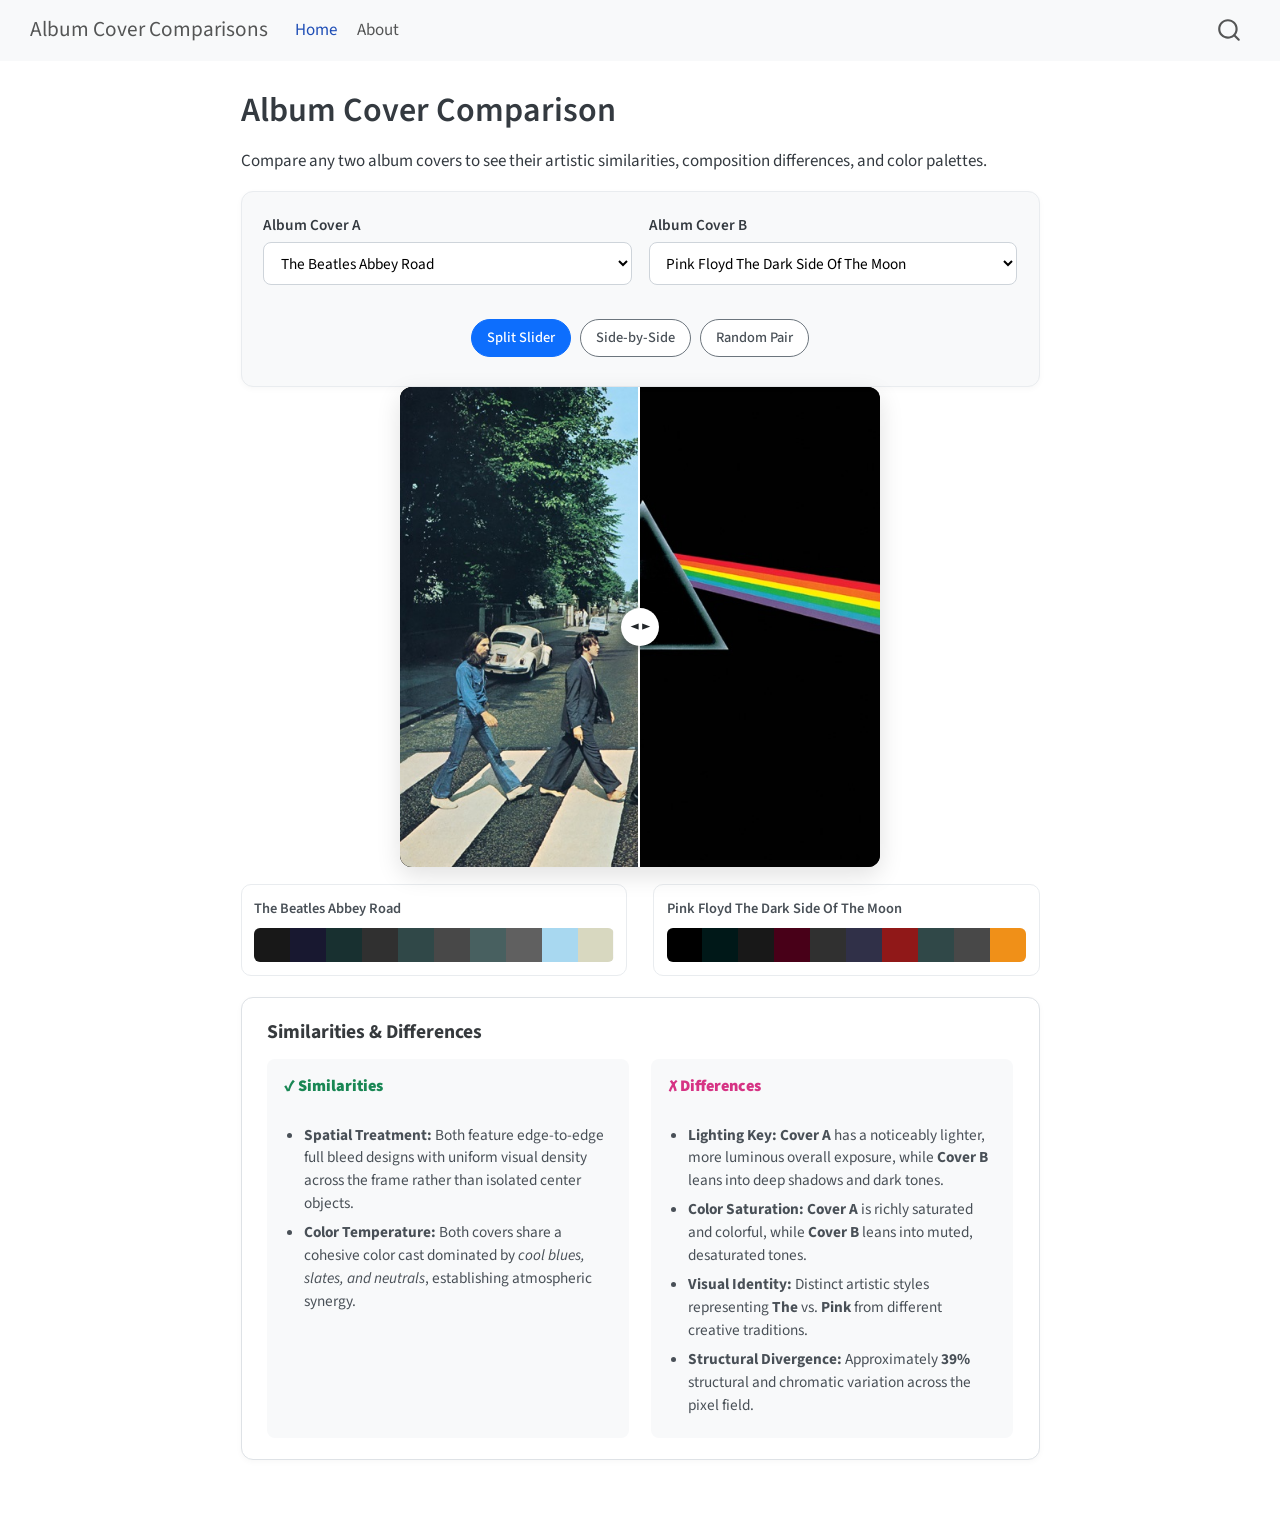
==== commit dcecd8db: "Built site for gh-pages" ====
--- a/index.html
+++ b/index.html
@@ -329,21 +329,50 @@
       ctx.drawImage(img, 0, 0, 40, 40);
       const data = ctx.getImageData(0, 0, 40, 40).data;
 
-      // Sample 5 colors across the cover
-      const coords = [[8, 8], [20, 10], [20, 20], [30, 28], [34, 34]];
-      const swatches = coords.map(([x, y]) => {
-        const idx = (y * 40 + x) * 4;
-        const r = data[idx], g = data[idx+1], b = data[idx+2];
+      // Cluster pixels into color bins to discover prominent tones
+      const bins = {};
+      for (let i = 0; i < data.length; i += 8) {
+        const r = Math.min(255, Math.round(data[i] / 24) * 24);
+        const g = Math.min(255, Math.round(data[i+1] / 24) * 24);
+        const b = Math.min(255, Math.round(data[i+2] / 24) * 24);
+        const key = `${r},${g},${b}`;
+        bins[key] = (bins[key] || 0) + 1;
+      }
+      let topColors = Object.entries(bins).sort((a, b) => b[1] - a[1]).slice(0, 10).map(x => x[0]);
+
+      // If fewer than 10 bins, sample spatially across the image to fill to 10
+      if (topColors.length < 10) {
+        const coords = [
+          [4,4],[12,6],[20,4],[28,6],[36,4],
+          [6,20],[14,20],[20,20],[26,20],[34,20],
+          [8,34],[16,34],[24,34],[32,34]
+        ];
+        coords.forEach(([x, y]) => {
+          if (topColors.length >= 10) return;
+          const idx = (y * 40 + x) * 4;
+          const c = `${data[idx]},${data[idx+1]},${data[idx+2]}`;
+          if (!topColors.includes(c)) topColors.push(c);
+        });
+      }
+
+      const swatches = topColors.map(rgbStr => {
+        const [r, g, b] = rgbStr.split(',').map(Number);
         const hex = "#" + ((1 << 24) + (r << 16) + (g << 8) + b).toString(16).slice(1);
-        return { rgb: `rgb(${r},${g},${b})`, hex: hex };
+        return { rgb: `rgb(${r},${g},${b})`, hex: hex, lum: 0.299 * r + 0.587 * g + 0.114 * b };
       });
+
+      // Sort by luminance for an aesthetically pleasing color progression
+      swatches.sort((a, b) => a.lum - b.lum);
 
       row.innerHTML = swatches.map(c => 
         `<div class="swatch" style="background-color: ${c.rgb};" title="${c.hex}"></div>`
       ).join('');
     } catch (e) {
       console.warn("Palette extraction fallback:", e);
-      const fallbackHex = ['#2b2d42', '#8d99ae', '#edf2f4', '#ef233c', '#d90429'];
+      const fallbackHex = [
+        '#0f172a', '#1e293b', '#334155', '#475569', '#64748b',
+        '#94a3b8', '#cbd5e1', '#e2e8f0', '#f1f5f9', '#f8fafc'
+      ];
       row.innerHTML = fallbackHex.map(hex => 
         `<div class="swatch" style="background-color: ${hex};" title="${hex}"></div>`
       ).join('');
@@ -352,7 +381,10 @@
 
   img.onload = buildPalette;
   img.onerror = function() {
-    const fallbackHex = ['#1a1a2e', '#16213e', '#0f3460', '#e94560', '#53354a'];
+    const fallbackHex = [
+      '#111827', '#1f2937', '#374151', '#4b5563', '#6b7280',
+      '#9ca3af', '#d1d5db', '#e5e7eb', '#f3f4f6', '#ffffff'
+    ];
     row.innerHTML = fallbackHex.map(hex => 
       `<div class="swatch" style="background-color: ${hex};" title="${hex}"></div>`
     ).join('');
